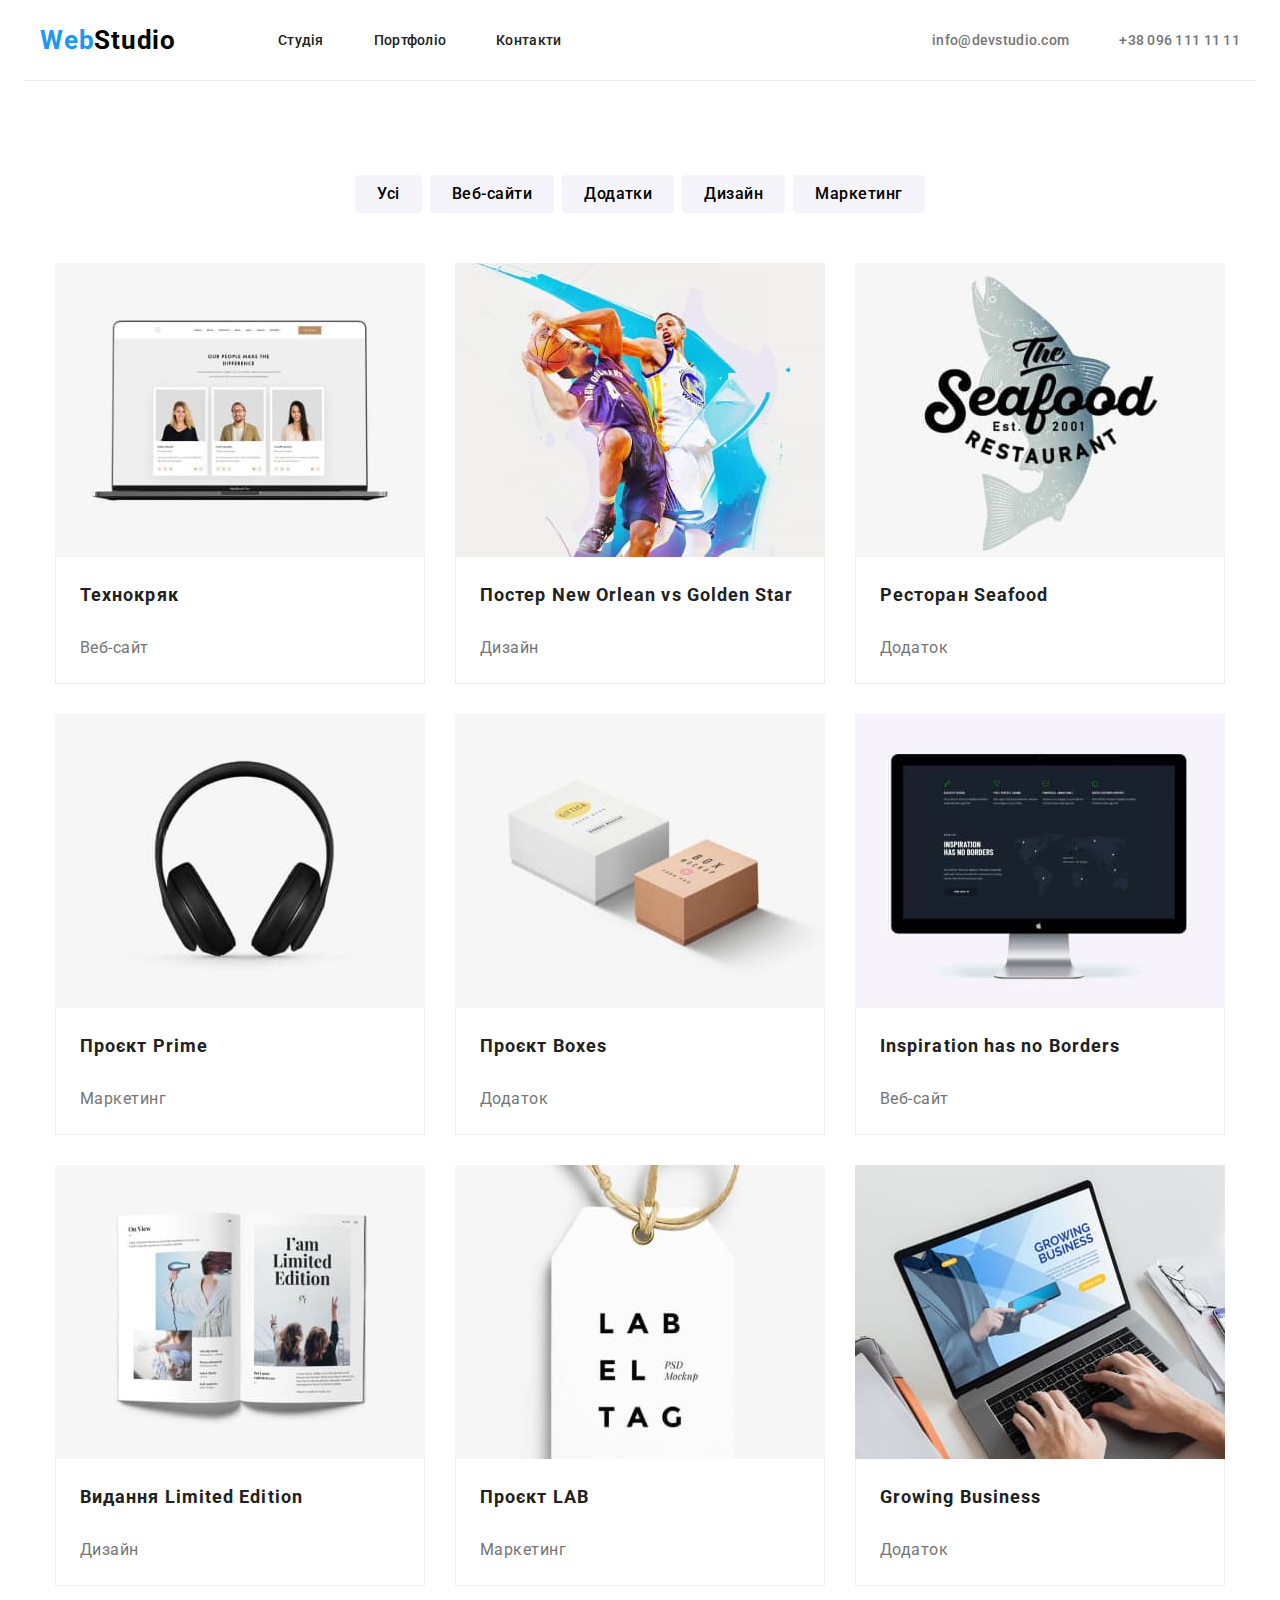
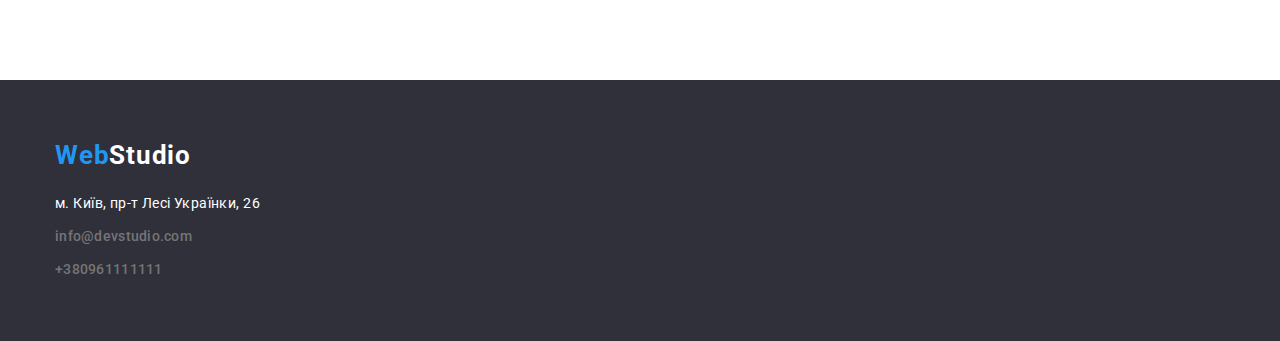
==== portfolio.html @ 43122db8 "home work 3/2" ====
<!DOCTYPE html>
<html lang="uk">
  <head>
    <meta charset="UTF-8" />
    <meta http-equiv="X-UA-Compatible" content="IE=edge" />
    <meta name="viewport" content="width=device-width, initial-scale=1.0" />
    <title>Портфоліо</title>
    <link rel="preconnect" href="https://fonts.googleapis.com" />
    <link rel="preconnect" href="https://fonts.gstatic.com" crossorigin />
    <link
      href="https://fonts.googleapis.com/css2?family=Raleway:wght@700&family=Roboto:wght@400;500;700;900&display=swap"
      rel="stylesheet"
    />
    <link
      rel="stylesheet"
      href="https://cdnjs.cloudflare.com/ajax/libs/modern-normalize/1.0.0/modern-normalize.min.css"
    />
    <link rel="stylesheet" href="./css/modern-normalize.css" />
    <link rel="stylesheet" href="./css/styles.css" />
  </head>
  <body class="page">
    <!--Шапка сайта-->
    <header class="header">
      <div class="div-header">
        <nav class="nav">
          <a href="/index.html" class="logo">
            <span class="logo-blu">Web</span>Studio</a
          >
          <ul class="ul-link">
            <li class="li-footer">
              <a href="./index.html" class="link-st-port-cont">Студія</a>
            </li>
            <li class="li-footer">
              <a href="./portfolio.html" class="link-st-port-cont">Портфоліо</a>
            </li>
            <li class="li-footer">
              <a href="./index.html" class="link-st-port-cont">Контакти</a>
            </li>
          </ul>
        </nav>
        <ul class="ul-link-tel">
          <li class="li-footer">
            <a href="info@devstudio.com" class="link-mail-tel"
              >info@devstudio.com</a
            >
          </li>
          <li class="li-footer">
            <a href="+380961111111" class="link-mail-tel">+38 096 111 11 11</a>
          </li>
        </ul>
      </div>
    </header>

    <!--основна main -->
    <!--унікальний зміст-->

    <section class="section-portfolio">
      <div class="container">
        <ul class="image">
          <li><button type="button" class="nav-button">Усі</button></li>
          <li><button type="button" class="nav-button">Веб-сайти</button></li>
          <li><button type="button" class="nav-button">Додатки</button></li>
          <li><button type="button" class="nav-button">Дизайн</button></li>
          <li><button type="button" class="nav-button">Маркетинг</button></li>
        </ul>
        <ul class="image-foto">
          <li class="li-foto">
            <img src="./images/img21.jpg" alt="Технокряк" width="370" />
            <div class="div-foto">
              <h3 class="namefoto">Технокряк</h3>
              <p class="text-portfolio">Веб-сайт</p>
            </div>
          </li>
          <li class="li-foto">
            <img
              src="./images/img22.jpg"
              alt="Постер New Orlean vs Golden  Star"
              width="370"
            />
            <div class="div-foto">
              <h3 class="namefoto">Постер New Orlean vs Golden Star</h3>
              <p class="text-portfolio">Дизайн</p>
            </div>
          </li>
          <li class="li-foto">
            <img src="./images/img23.jpg" alt="Ресторан Seafood" width="370" />
            <div class="div-foto">
              <h3 class="namefoto">Ресторан Seafood</h3>
              <p class="text-portfolio">Додаток</p>
            </div>
          </li>
          <li class="li-foto">
            <img src="./images/img24.jpg" alt="Проєкт Prime" width="370" />
            <div class="div-foto">
              <h3 class="namefoto">Проєкт Prime</h3>
              <p class="text-portfolio">Маркетинг</p>
            </div>
          </li>
          <li class="li-foto">
            <img src="./images/img25.jpg" alt="Проєкт Boxes" width="370" />
            <div class="div-foto">
              <h3 class="namefoto">Проєкт Boxes</h3>
              <p class="text-portfolio">Додаток</p>
            </div>
          </li>
          <li class="li-foto">
            <img
              src="./images/img26.jpg"
              alt="Inspiration has no Borders"
              width="370"
            />
            <div class="div-foto">
              <h3 class="namefoto">Inspiration has no Borders</h3>
              <p class="text-portfolio">Веб-сайт</p>
            </div>
          </li>
          <li class="li-foto">
            <img
              class="fotoport"
              src="./images/img27.jpg"
              alt="Видання Limited Edition"
              width="370"
            />
            <div class="div-foto">
              <h3 class="namefoto">Видання Limited Edition</h3>
              <p class="text-portfolio">Дизайн</p>
            </div>
          </li>
          <li class="li-foto">
            <img src="./images/img28.jpg" alt="Проєкт LAB" width="370" />
            <div class="div-foto">
              <h3 class="namefoto">Проєкт LAB</h3>
              <p class="text-portfolio">Маркетинг</p>
            </div>
          </li>
          <li class="li-foto">
            <img src="./images/img29.jpg" alt="Growing Business" width="370" />
            <div class="div-foto">
              <h3 class="namefoto">Growing Business</h3>
              <p class="text-portfolio">Додаток</p>
            </div>
          </li>
        </ul>
      </div>
    </section>
    <!-- нижня частина footer>-->
    <footer class="footer">
      <div class="container">
        <a href="/index.html" class="logo2">
          <span class="logo-blu">Web</span>Studio</a
        >
        <address class="adress">
          <ul class="ul-link3">
            <li>
              <a
                class="address"
                href="https://www.google.com/maps/d/u/0/viewer?mid=10uSM3H-mIU3GznYo2szRIEphczw&msa=0&ll=50.42732700000004%2C30.538092&z=17"
                >м. Київ, пр-т Лесі Українки, 26</a
              >
            </li>
            <li class="mail-footer">
              <a href="info@devstudio.com" class="link-mail-tel"
                >info@devstudio.com</a
              >
            </li>
            <li class="tel-fotter">
              <a href="+380961111111" class="link-mail-tel">+380961111111</a>
            </li>
          </ul>
        </address>
      </div>
    </footer>
  </body>
</html>
---- css/styles.css ----
.page {
  font-family: "Roboto", sans-serif;
}
* {
  --box-sizing: border-box;
}

ul,
h1,
h2,
h3,
p {
  list-style: none;
  margin-bottom: 0px;
  margin-top: 0px;
  padding: 0px;
}

img {
  display: block;
  max-width: 100%;
  height: auto;
}

.container {
  width: 1200px;
  margin: 0 auto;
  padding-left: 15px;
  padding-right: 15px;
}
.div-header {
  width: 1230px;
  margin: 0 auto;
  padding-left: 15px;
  padding-right: 15px;
  display: flex;
  justify-content: space-between;
  left: 0px;
  top: 0px;
  border-radius: 0px;
  border-bottom: 1px solid #ececec;
}

.nav {
  display: flex;
  align-items: center;
  justify-content: space-between;
}
.logo,
.logo2 {
  font-style: normal;
  font-weight: 700;
  font-size: 26px;
  line-height: 31px;
  letter-spacing: 0.03em;
  color: #000000;
  text-decoration: none;
}
.logo {
  margin-right: 93px;
  width: 145px;
  height: 31px;
}
.logo2 {
  display: block;
  margin-bottom: 20px;
  color: #ffffff;
}

.logo-blu {
  color: #2196f3;
}

.link-st-port-cont {
  font-style: normal;
  font-weight: 500;
  font-size: 14px;
  line-height: 16px;
  letter-spacing: 0.02em;
  color: #212121;
  text-decoration: none;
  display: block;
}

.link-st-port-cont:hover,
:focus {
  color: #2196f3;
}

.link-mail-tel {
  font-style: normal;
  font-weight: 500;
  font-size: 14px;
  line-height: 16px;
  letter-spacing: 0.02em;
  color: #757575;
  text-decoration: none;
}
.ul-link-tel,
.ul-link {
  display: flex;
  justify-content: flex-end;
  align-items: center;
  margin-left: auto;
  gap: 50px;
  text-decoration: none;
}
.ul-link {
  text-decoration: none;
  padding-left: 0px;
  display: flex;
  padding-top: 32px;
  padding-bottom: 32px;
}

.link-mail-tel:hover,
.link-mail-tel:focus {
  color: #2196f3;
}

/* .main-page {} */

.section {
  background: #2f303a;
  border-radius: 0px;
  padding-bottom: 200px;
  padding-top: 200px;
}

.section-title {
  padding-bottom: 94px;
  padding-top: 94px;
  background-color: #ffffff;
}

.section-foto {
  padding-bottom: 94px;
  background-color: #ffffff;
}

.section-comand {
  padding-top: 94px;
  padding-bottom: 94px;
  background-color: #f5f4fa;
}

.tekst-main {
  font-size: 44px;
  font-weight: 900;
  line-height: 60px;
  width: 696px;
  margin-top: 0px;
  margin-bottom: 30px;
  text-align: center;
  margin-left: auto;
  margin-right: auto;
  text-transform: uppercase;
  letter-spacing: 0.06em;
  color: #ffffff;
}

.button-blu {
  font-family: inherit;
  font-style: normal;
  font-weight: 700;
  font-size: 16px;
  color: #ffffff;
  margin-left: auto;
  margin-right: auto;
  display: block;
  border-color: #2196f3;
  background-color: #2196f3;
  box-shadow: 0px 4px 4px rgba(0, 0, 0, 0.15);
  border-radius: 4px;
  padding: 8px 30px;
  line-height: 1.88;
  letter-spacing: 0.06em;
}

.ul-link-detail {
  display: inline-flex;
  gap: 30px;
  padding: 0px;
}
.li-detail {
  text-align: left;
}
.ul-link-foto {
  display: flex;
  gap: 30px;
  justify-content: space-between;
}
.content-text {
  font-style: normal;
  font-weight: 700;
  font-size: 14px;
  line-height: 16px;
  letter-spacing: 0.03em;
  text-transform: uppercase;
  color: #212121;
  margin-bottom: 10px;
}

.text-main {
  font-style: normal;
  font-weight: 400;
  font-size: 14px;
  line-height: 24px;
  letter-spacing: 0.03em;
  color: #757575;
}

.head-text {
  font-style: normal;
  font-weight: 700;
  font-size: 36px;
  line-height: 42px;
  letter-spacing: 0.03em;
  color: #212121;
  margin-top: 0px;
  margin-bottom: 50px;
  margin-left: 0px;
  margin-top: 0px;
  text-align: center;
}

.ul-link4 {
  display: flex;
  justify-content: space-between;
  gap: 30px;
}

.li-comands {
  background-color: #ffffff;
  box-shadow: 0px 1px 3px rgba(0, 0, 0, 0.12), 0px 1px 1px rgba(0, 0, 0, 0.14),
    0px 2px 1px rgba(0, 0, 0, 0.2);
  border-radius: 0px 0px 4px 4px;
}
.name {
  font-style: normal;
  font-weight: 500;
  font-size: 16px;
  line-height: 19px;
  letter-spacing: 0.03em;
  color: #212121;
  margin-bottom: 10px;
  padding-top: 30px;
  margin-bottom: 10px;
  display: flex;
  justify-content: center;
}

.text-name {
  font-weight: 400;
  font-size: 16px;
  line-height: 19px;
  letter-spacing: 0.03em;
  color: #757575;
  display: flex;
  justify-content: center;
  padding-bottom: 30px;
}
.div-foto {
  padding: 20px 24px;
  border: 1px solid #eeeeee;
  border-top: none;
}

.footer {
  background: #2f303a;
  padding-top: 60px;
  padding-bottom: 60px;
}

.mail-footer {
  margin-bottom: 0px;
}
.tel-footer {
  margin-bottom: 75px;
}
.adress {
  margin-bottom: 0px;
  padding: 0px;
}
.ul-link3 {
  display: flex;
  flex-direction: column;
  gap: 9px;
  font-style: normal;
  font-weight: 400;
  font-size: 14px;
  line-height: 24px;
  /* or 171% */

  letter-spacing: 0.03em;

  color: rgba(255, 255, 255, 0.6);
}
.address {
  font-style: normal;
  font-weight: 400;
  font-size: 14px;
  line-height: 24px;
  letter-spacing: 0.03em;
  color: #ffffff;
  text-decoration: none;
}
.address:hover {
  color: #2196f3;
}
/* .ul-link3 {} */

/* /портфоліо */

.nav-button {
  font-family: inherit;
  font-style: normal;
  font-weight: 500;
  font-size: 16px;
  line-height: 26px;
  background: #f5f4fa;
  border-radius: 4px;
  text-align: center;
  letter-spacing: 0.03em;
  cursor: pointer;
  border-color: #f5f4fa;
  padding: 6px 22px;
  border: none;
}

.nav-button:hover,
.nav-button:focus {
  background: #2196f3;
  box-shadow: 0px 3px 1px rgba(0, 0, 0, 0.1), 0px 1px 2px rgba(0, 0, 0, 0.08),
    0px 2px 2px rgba(0, 0, 0, 0.12);
  color: #ffffff;
}

.namefoto {
  font-style: normal;
  font-weight: 700;
  font-size: 18px;
  line-height: 36px;
  letter-spacing: 0.06em;
  color: #212121;
  display: flex;
  margin-bottom: 20px;
}

.text {
  font-style: normal;
  font-weight: 400;
  font-size: 16px;
  line-height: 30px;
  letter-spacing: 0.03em;
  display: flex;
  color: #757575;
  margin: 0px;
}
.text-portfolio {
  font-style: normal;
  font-weight: 400;
  font-size: 16px;
  line-height: 30px;
  letter-spacing: 0.03em;
  display: flex;
  color: #757575;
}

.image {
  display: flex;
  justify-content: center;
  gap: 8px;
  margin-bottom: 50px;
}
/* .li-foto {

} */

.image-foto {
  list-style: none;
  display: flex;
  flex-wrap: wrap;
  gap: 30px;
  padding-left: 0px;
  background-color: #ffffff;
}
.nav-button:focus,
.nav-button:hover {
  background: #2196f3;
  /* shadow-middle */
  box-shadow: 0px 3px 1px rgba(0, 0, 0, 0.1), 0px 1px 2px rgba(0, 0, 0, 0.08),
    0px 2px 2px rgba(0, 0, 0, 0.12);
  border-radius: 4px;
}

.section-portfolio {
  padding-bottom: 94px;
  padding-top: 94px;
}
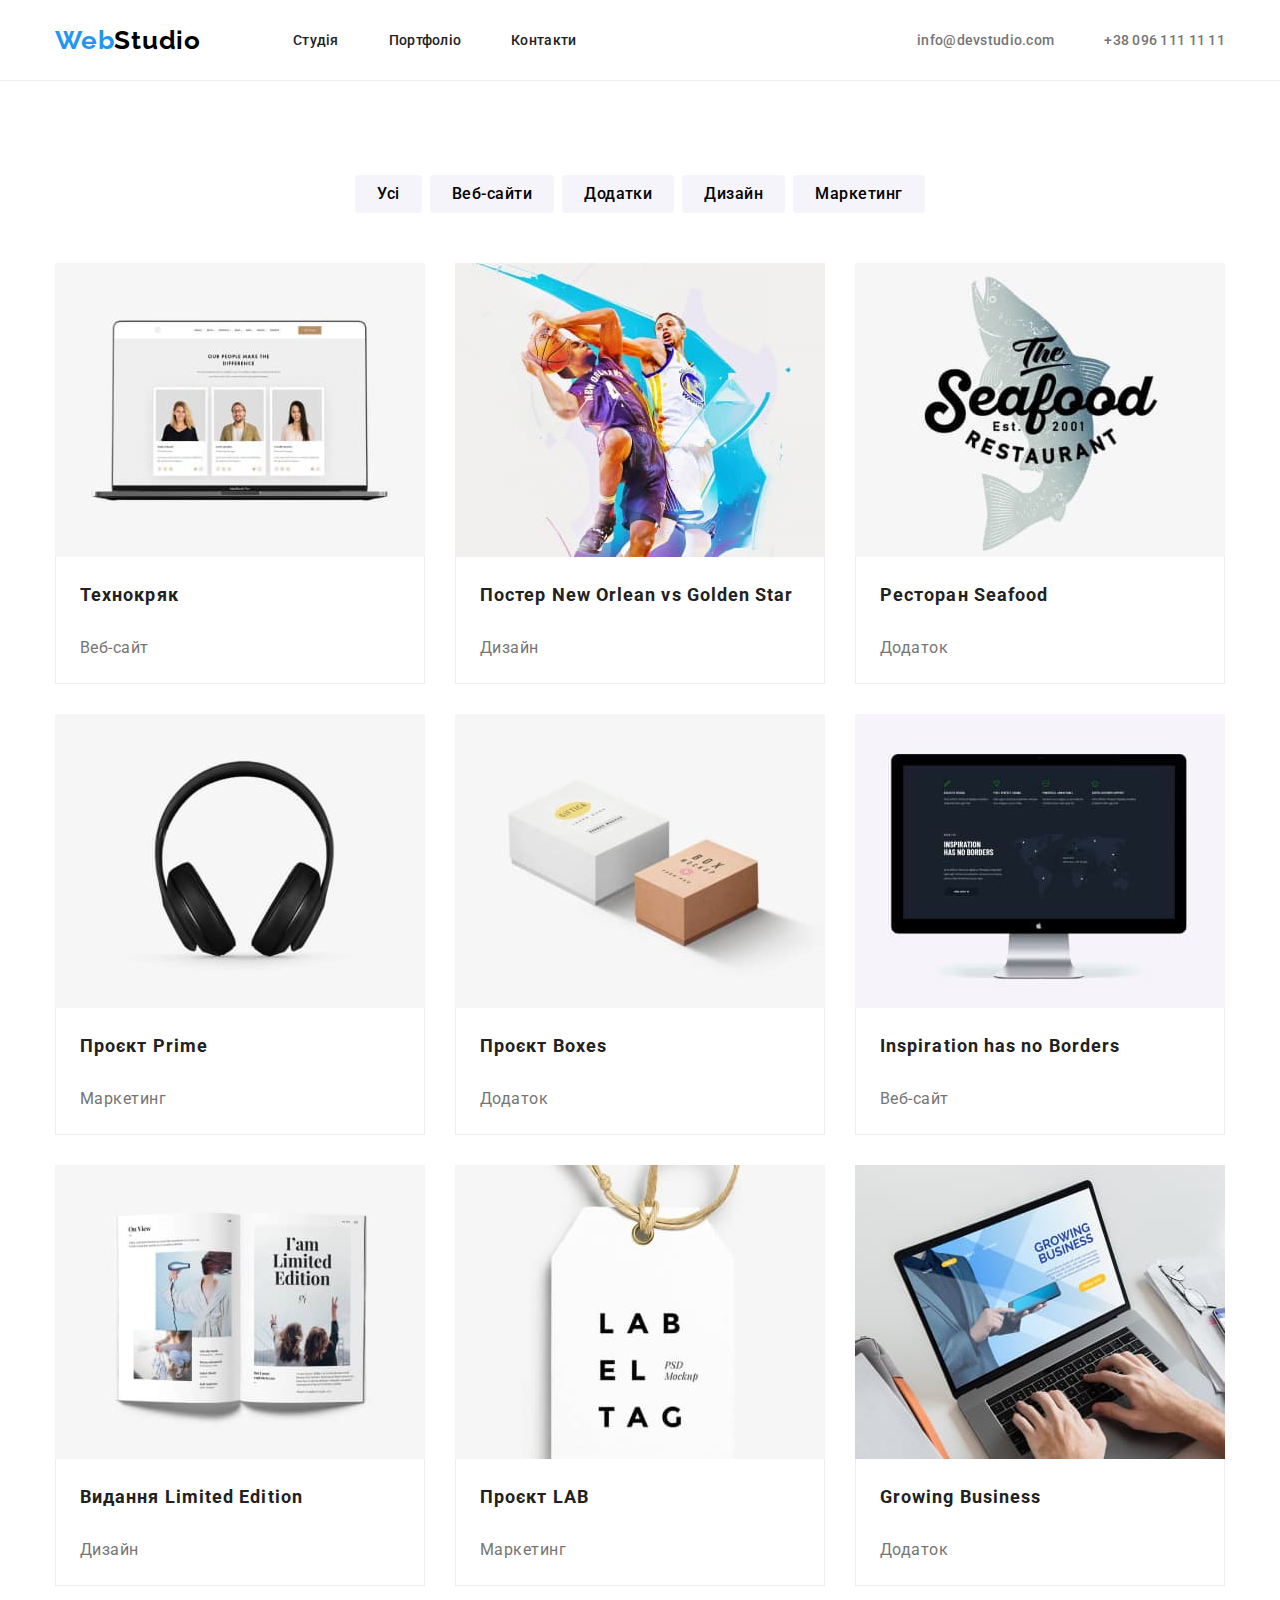
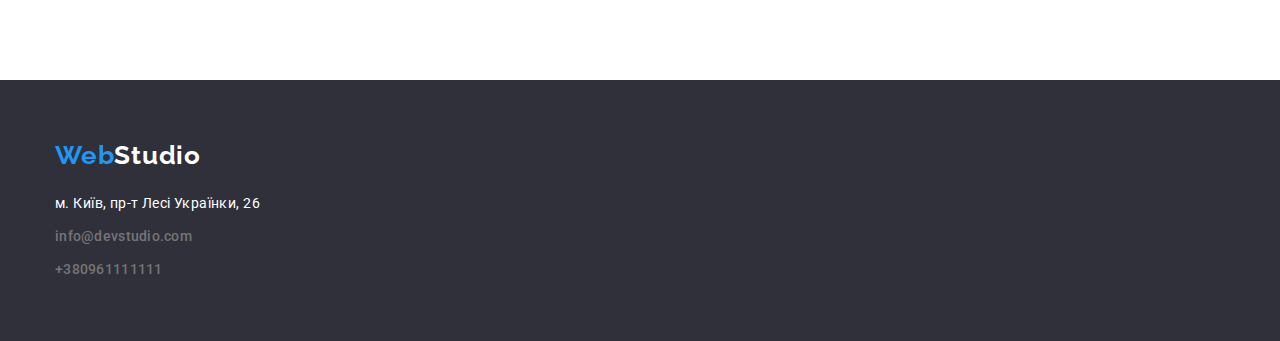
==== commit 5ea087f1: "16/10" ====
--- a/portfolio.html
+++ b/portfolio.html
@@ -1,174 +1,174 @@
-<!DOCTYPE html>
-<html lang="uk">
-  <head>
-    <meta charset="UTF-8" />
-    <meta http-equiv="X-UA-Compatible" content="IE=edge" />
-    <meta name="viewport" content="width=device-width, initial-scale=1.0" />
-    <title>Портфоліо</title>
-    <link rel="preconnect" href="https://fonts.googleapis.com" />
-    <link rel="preconnect" href="https://fonts.gstatic.com" crossorigin />
-    <link
-      href="https://fonts.googleapis.com/css2?family=Raleway:wght@700&family=Roboto:wght@400;500;700;900&display=swap"
-      rel="stylesheet"
-    />
-    <link
-      rel="stylesheet"
-      href="https://cdnjs.cloudflare.com/ajax/libs/modern-normalize/1.0.0/modern-normalize.min.css"
-    />
-    <link rel="stylesheet" href="./css/modern-normalize.css" />
-    <link rel="stylesheet" href="./css/styles.css" />
-  </head>
-  <body class="page">
-    <!--Шапка сайта-->
-    <header class="header">
-      <div class="div-header">
-        <nav class="nav">
-          <a href="/index.html" class="logo">
-            <span class="logo-blu">Web</span>Studio</a
-          >
-          <ul class="ul-link">
-            <li class="li-footer">
-              <a href="./index.html" class="link-st-port-cont">Студія</a>
-            </li>
-            <li class="li-footer">
-              <a href="./portfolio.html" class="link-st-port-cont">Портфоліо</a>
-            </li>
-            <li class="li-footer">
-              <a href="./index.html" class="link-st-port-cont">Контакти</a>
-            </li>
-          </ul>
-        </nav>
-        <ul class="ul-link-tel">
-          <li class="li-footer">
-            <a href="info@devstudio.com" class="link-mail-tel"
-              >info@devstudio.com</a
-            >
-          </li>
-          <li class="li-footer">
-            <a href="+380961111111" class="link-mail-tel">+38 096 111 11 11</a>
-          </li>
-        </ul>
-      </div>
-    </header>
-
-    <!--основна main -->
-    <!--унікальний зміст-->
-
-    <section class="section-portfolio">
-      <div class="container">
-        <ul class="image">
-          <li><button type="button" class="nav-button">Усі</button></li>
-          <li><button type="button" class="nav-button">Веб-сайти</button></li>
-          <li><button type="button" class="nav-button">Додатки</button></li>
-          <li><button type="button" class="nav-button">Дизайн</button></li>
-          <li><button type="button" class="nav-button">Маркетинг</button></li>
-        </ul>
-        <ul class="image-foto">
-          <li class="li-foto">
-            <img src="./images/img21.jpg" alt="Технокряк" width="370" />
-            <div class="div-foto">
-              <h3 class="namefoto">Технокряк</h3>
-              <p class="text-portfolio">Веб-сайт</p>
-            </div>
-          </li>
-          <li class="li-foto">
-            <img
-              src="./images/img22.jpg"
-              alt="Постер New Orlean vs Golden  Star"
-              width="370"
-            />
-            <div class="div-foto">
-              <h3 class="namefoto">Постер New Orlean vs Golden Star</h3>
-              <p class="text-portfolio">Дизайн</p>
-            </div>
-          </li>
-          <li class="li-foto">
-            <img src="./images/img23.jpg" alt="Ресторан Seafood" width="370" />
-            <div class="div-foto">
-              <h3 class="namefoto">Ресторан Seafood</h3>
-              <p class="text-portfolio">Додаток</p>
-            </div>
-          </li>
-          <li class="li-foto">
-            <img src="./images/img24.jpg" alt="Проєкт Prime" width="370" />
-            <div class="div-foto">
-              <h3 class="namefoto">Проєкт Prime</h3>
-              <p class="text-portfolio">Маркетинг</p>
-            </div>
-          </li>
-          <li class="li-foto">
-            <img src="./images/img25.jpg" alt="Проєкт Boxes" width="370" />
-            <div class="div-foto">
-              <h3 class="namefoto">Проєкт Boxes</h3>
-              <p class="text-portfolio">Додаток</p>
-            </div>
-          </li>
-          <li class="li-foto">
-            <img
-              src="./images/img26.jpg"
-              alt="Inspiration has no Borders"
-              width="370"
-            />
-            <div class="div-foto">
-              <h3 class="namefoto">Inspiration has no Borders</h3>
-              <p class="text-portfolio">Веб-сайт</p>
-            </div>
-          </li>
-          <li class="li-foto">
-            <img
-              class="fotoport"
-              src="./images/img27.jpg"
-              alt="Видання Limited Edition"
-              width="370"
-            />
-            <div class="div-foto">
-              <h3 class="namefoto">Видання Limited Edition</h3>
-              <p class="text-portfolio">Дизайн</p>
-            </div>
-          </li>
-          <li class="li-foto">
-            <img src="./images/img28.jpg" alt="Проєкт LAB" width="370" />
-            <div class="div-foto">
-              <h3 class="namefoto">Проєкт LAB</h3>
-              <p class="text-portfolio">Маркетинг</p>
-            </div>
-          </li>
-          <li class="li-foto">
-            <img src="./images/img29.jpg" alt="Growing Business" width="370" />
-            <div class="div-foto">
-              <h3 class="namefoto">Growing Business</h3>
-              <p class="text-portfolio">Додаток</p>
-            </div>
-          </li>
-        </ul>
-      </div>
-    </section>
-    <!-- нижня частина footer>-->
-    <footer class="footer">
-      <div class="container">
-        <a href="/index.html" class="logo2">
-          <span class="logo-blu">Web</span>Studio</a
-        >
-        <address class="adress">
-          <ul class="ul-link3">
-            <li>
-              <a
-                class="address"
-                href="https://www.google.com/maps/d/u/0/viewer?mid=10uSM3H-mIU3GznYo2szRIEphczw&msa=0&ll=50.42732700000004%2C30.538092&z=17"
-                >м. Київ, пр-т Лесі Українки, 26</a
-              >
-            </li>
-            <li class="mail-footer">
-              <a href="info@devstudio.com" class="link-mail-tel"
-                >info@devstudio.com</a
-              >
-            </li>
-            <li class="tel-fotter">
-              <a href="+380961111111" class="link-mail-tel">+380961111111</a>
-            </li>
-          </ul>
-        </address>
-      </div>
-    </footer>
-  </body>
-</html>
+<!DOCTYPE html>
+<html lang="uk">
+  <head>
+    <meta charset="UTF-8" />
+    <meta http-equiv="X-UA-Compatible" content="IE=edge" />
+    <meta name="viewport" content="width=device-width, initial-scale=1.0" />
+    <title>Портфоліо</title>
+    <link rel="preconnect" href="https://fonts.googleapis.com" />
+    <link rel="preconnect" href="https://fonts.gstatic.com" crossorigin />
+    <link
+      href="https://fonts.googleapis.com/css2?family=Raleway:wght@700&family=Roboto:wght@400;500;700;900&display=swap"
+      rel="stylesheet"
+    />
+    <link
+      rel="stylesheet"
+      href="https://cdnjs.cloudflare.com/ajax/libs/modern-normalize/1.0.0/modern-normalize.min.css"
+    />
+    <link rel="stylesheet" href="./css/modern-normalize.css" />
+    <link rel="stylesheet" href="./css/styles.css" />
+  </head>
+  <body class="page">
+    <!--Шапка сайта-->
+    <header class="header">
+      <div class="container div-header">
+        <nav class="nav">
+          <a href="/index.html" class="logo">
+            <span class="logo-blu">Web</span>Studio</a
+          >
+          <ul class="ul-link">
+            <li class="li-footer">
+              <a href="./index.html" class="link-st-port-cont">Студія</a>
+            </li>
+            <li class="li-footer">
+              <a href="./portfolio.html" class="link-st-port-cont">Портфоліо</a>
+            </li>
+            <li class="li-footer">
+              <a href="./index.html" class="link-st-port-cont">Контакти</a>
+            </li>
+          </ul>
+        </nav>
+        <ul class="ul-link-tel">
+          <li class="li-footer">
+            <a href="info@devstudio.com" class="link-mail-tel"
+              >info@devstudio.com</a
+            >
+          </li>
+          <li class="li-footer">
+            <a href="+380961111111" class="link-mail-tel">+38 096 111 11 11</a>
+          </li>
+        </ul>
+      </div>
+    </header>
+
+    <!--основна main -->
+    <!--унікальний зміст-->
+
+    <section class="section-portfolio">
+      <div class="container">
+        <ul class="image">
+          <li><button type="button" class="nav-button">Усі</button></li>
+          <li><button type="button" class="nav-button">Веб-сайти</button></li>
+          <li><button type="button" class="nav-button">Додатки</button></li>
+          <li><button type="button" class="nav-button">Дизайн</button></li>
+          <li><button type="button" class="nav-button">Маркетинг</button></li>
+        </ul>
+        <ul class="image-foto">
+          <li class="li-foto">
+            <img src="./images/img21.jpg" alt="Технокряк" width="370" />
+            <div class="div-foto">
+              <h3 class="namefoto">Технокряк</h3>
+              <p class="text-portfolio">Веб-сайт</p>
+            </div>
+          </li>
+          <li class="li-foto">
+            <img
+              src="./images/img22.jpg"
+              alt="Постер New Orlean vs Golden  Star"
+              width="370"
+            />
+            <div class="div-foto">
+              <h3 class="namefoto">Постер New Orlean vs Golden Star</h3>
+              <p class="text-portfolio">Дизайн</p>
+            </div>
+          </li>
+          <li class="li-foto">
+            <img src="./images/img23.jpg" alt="Ресторан Seafood" width="370" />
+            <div class="div-foto">
+              <h3 class="namefoto">Ресторан Seafood</h3>
+              <p class="text-portfolio">Додаток</p>
+            </div>
+          </li>
+          <li class="li-foto">
+            <img src="./images/img24.jpg" alt="Проєкт Prime" width="370" />
+            <div class="div-foto">
+              <h3 class="namefoto">Проєкт Prime</h3>
+              <p class="text-portfolio">Маркетинг</p>
+            </div>
+          </li>
+          <li class="li-foto">
+            <img src="./images/img25.jpg" alt="Проєкт Boxes" width="370" />
+            <div class="div-foto">
+              <h3 class="namefoto">Проєкт Boxes</h3>
+              <p class="text-portfolio">Додаток</p>
+            </div>
+          </li>
+          <li class="li-foto">
+            <img
+              src="./images/img26.jpg"
+              alt="Inspiration has no Borders"
+              width="370"
+            />
+            <div class="div-foto">
+              <h3 class="namefoto">Inspiration has no Borders</h3>
+              <p class="text-portfolio">Веб-сайт</p>
+            </div>
+          </li>
+          <li class="li-foto">
+            <img
+              class="fotoport"
+              src="./images/img27.jpg"
+              alt="Видання Limited Edition"
+              width="370"
+            />
+            <div class="div-foto">
+              <h3 class="namefoto">Видання Limited Edition</h3>
+              <p class="text-portfolio">Дизайн</p>
+            </div>
+          </li>
+          <li class="li-foto">
+            <img src="./images/img28.jpg" alt="Проєкт LAB" width="370" />
+            <div class="div-foto">
+              <h3 class="namefoto">Проєкт LAB</h3>
+              <p class="text-portfolio">Маркетинг</p>
+            </div>
+          </li>
+          <li class="li-foto">
+            <img src="./images/img29.jpg" alt="Growing Business" width="370" />
+            <div class="div-foto">
+              <h3 class="namefoto">Growing Business</h3>
+              <p class="text-portfolio">Додаток</p>
+            </div>
+          </li>
+        </ul>
+      </div>
+    </section>
+    <!-- нижня частина footer>-->
+    <footer class="footer">
+      <div class="container">
+        <a href="/index.html" class="logo2">
+          <span class="logo-blu">Web</span>Studio</a
+        >
+        <address class="adress">
+          <ul class="ul-link3">
+            <li>
+              <a
+                class="address"
+                href="https://www.google.com/maps/d/u/0/viewer?mid=10uSM3H-mIU3GznYo2szRIEphczw&msa=0&ll=50.42732700000004%2C30.538092&z=17"
+                >м. Київ, пр-т Лесі Українки, 26</a
+              >
+            </li>
+            <li class="mail-footer">
+              <a href="info@devstudio.com" class="link-mail-tel"
+                >info@devstudio.com</a
+              >
+            </li>
+            <li class="tel-fotter">
+              <a href="+380961111111" class="link-mail-tel">+380961111111</a>
+            </li>
+          </ul>
+        </address>
+      </div>
+    </footer>
+  </body>
+</html>
--- a/css/styles.css
+++ b/css/styles.css
@@ -1,400 +1,399 @@
-.page {
-  font-family: "Roboto", sans-serif;
-}
-* {
-  --box-sizing: border-box;
-}
-
-ul,
-h1,
-h2,
-h3,
-p {
-  list-style: none;
-  margin-bottom: 0px;
-  margin-top: 0px;
-  padding: 0px;
-}
-
-img {
-  display: block;
-  max-width: 100%;
-  height: auto;
-}
-
-.container {
-  width: 1200px;
-  margin: 0 auto;
-  padding-left: 15px;
-  padding-right: 15px;
-}
-.div-header {
-  width: 1230px;
-  margin: 0 auto;
-  padding-left: 15px;
-  padding-right: 15px;
-  display: flex;
-  justify-content: space-between;
-  left: 0px;
-  top: 0px;
-  border-radius: 0px;
-  border-bottom: 1px solid #ececec;
-}
-
-.nav {
-  display: flex;
-  align-items: center;
-  justify-content: space-between;
-}
-.logo,
-.logo2 {
-  font-style: normal;
-  font-weight: 700;
-  font-size: 26px;
-  line-height: 31px;
-  letter-spacing: 0.03em;
-  color: #000000;
-  text-decoration: none;
-}
-.logo {
-  margin-right: 93px;
-  width: 145px;
-  height: 31px;
-}
-.logo2 {
-  display: block;
-  margin-bottom: 20px;
-  color: #ffffff;
-}
-
-.logo-blu {
-  color: #2196f3;
-}
-
-.link-st-port-cont {
-  font-style: normal;
-  font-weight: 500;
-  font-size: 14px;
-  line-height: 16px;
-  letter-spacing: 0.02em;
-  color: #212121;
-  text-decoration: none;
-  display: block;
-}
-
-.link-st-port-cont:hover,
-:focus {
-  color: #2196f3;
-}
-
-.link-mail-tel {
-  font-style: normal;
-  font-weight: 500;
-  font-size: 14px;
-  line-height: 16px;
-  letter-spacing: 0.02em;
-  color: #757575;
-  text-decoration: none;
-}
-.ul-link-tel,
-.ul-link {
-  display: flex;
-  justify-content: flex-end;
-  align-items: center;
-  margin-left: auto;
-  gap: 50px;
-  text-decoration: none;
-}
-.ul-link {
-  text-decoration: none;
-  padding-left: 0px;
-  display: flex;
-  padding-top: 32px;
-  padding-bottom: 32px;
-}
-
-.link-mail-tel:hover,
-.link-mail-tel:focus {
-  color: #2196f3;
-}
-
-/* .main-page {} */
-
-.section {
-  background: #2f303a;
-  border-radius: 0px;
-  padding-bottom: 200px;
-  padding-top: 200px;
-}
-
-.section-title {
-  padding-bottom: 94px;
-  padding-top: 94px;
-  background-color: #ffffff;
-}
-
-.section-foto {
-  padding-bottom: 94px;
-  background-color: #ffffff;
-}
-
-.section-comand {
-  padding-top: 94px;
-  padding-bottom: 94px;
-  background-color: #f5f4fa;
-}
-
-.tekst-main {
-  font-size: 44px;
-  font-weight: 900;
-  line-height: 60px;
-  width: 696px;
-  margin-top: 0px;
-  margin-bottom: 30px;
-  text-align: center;
-  margin-left: auto;
-  margin-right: auto;
-  text-transform: uppercase;
-  letter-spacing: 0.06em;
-  color: #ffffff;
-}
-
-.button-blu {
-  font-family: inherit;
-  font-style: normal;
-  font-weight: 700;
-  font-size: 16px;
-  color: #ffffff;
-  margin-left: auto;
-  margin-right: auto;
-  display: block;
-  border-color: #2196f3;
-  background-color: #2196f3;
-  box-shadow: 0px 4px 4px rgba(0, 0, 0, 0.15);
-  border-radius: 4px;
-  padding: 8px 30px;
-  line-height: 1.88;
-  letter-spacing: 0.06em;
-}
-
-.ul-link-detail {
-  display: inline-flex;
-  gap: 30px;
-  padding: 0px;
-}
-.li-detail {
-  text-align: left;
-}
-.ul-link-foto {
-  display: flex;
-  gap: 30px;
-  justify-content: space-between;
-}
-.content-text {
-  font-style: normal;
-  font-weight: 700;
-  font-size: 14px;
-  line-height: 16px;
-  letter-spacing: 0.03em;
-  text-transform: uppercase;
-  color: #212121;
-  margin-bottom: 10px;
-}
-
-.text-main {
-  font-style: normal;
-  font-weight: 400;
-  font-size: 14px;
-  line-height: 24px;
-  letter-spacing: 0.03em;
-  color: #757575;
-}
-
-.head-text {
-  font-style: normal;
-  font-weight: 700;
-  font-size: 36px;
-  line-height: 42px;
-  letter-spacing: 0.03em;
-  color: #212121;
-  margin-top: 0px;
-  margin-bottom: 50px;
-  margin-left: 0px;
-  margin-top: 0px;
-  text-align: center;
-}
-
-.ul-link4 {
-  display: flex;
-  justify-content: space-between;
-  gap: 30px;
-}
-
-.li-comands {
-  background-color: #ffffff;
-  box-shadow: 0px 1px 3px rgba(0, 0, 0, 0.12), 0px 1px 1px rgba(0, 0, 0, 0.14),
-    0px 2px 1px rgba(0, 0, 0, 0.2);
-  border-radius: 0px 0px 4px 4px;
-}
-.name {
-  font-style: normal;
-  font-weight: 500;
-  font-size: 16px;
-  line-height: 19px;
-  letter-spacing: 0.03em;
-  color: #212121;
-  margin-bottom: 10px;
-  padding-top: 30px;
-  margin-bottom: 10px;
-  display: flex;
-  justify-content: center;
-}
-
-.text-name {
-  font-weight: 400;
-  font-size: 16px;
-  line-height: 19px;
-  letter-spacing: 0.03em;
-  color: #757575;
-  display: flex;
-  justify-content: center;
-  padding-bottom: 30px;
-}
-.div-foto {
-  padding: 20px 24px;
-  border: 1px solid #eeeeee;
-  border-top: none;
-}
-
-.footer {
-  background: #2f303a;
-  padding-top: 60px;
-  padding-bottom: 60px;
-}
-
-.mail-footer {
-  margin-bottom: 0px;
-}
-.tel-footer {
-  margin-bottom: 75px;
-}
-.adress {
-  margin-bottom: 0px;
-  padding: 0px;
-}
-.ul-link3 {
-  display: flex;
-  flex-direction: column;
-  gap: 9px;
-  font-style: normal;
-  font-weight: 400;
-  font-size: 14px;
-  line-height: 24px;
-  /* or 171% */
-
-  letter-spacing: 0.03em;
-
-  color: rgba(255, 255, 255, 0.6);
-}
-.address {
-  font-style: normal;
-  font-weight: 400;
-  font-size: 14px;
-  line-height: 24px;
-  letter-spacing: 0.03em;
-  color: #ffffff;
-  text-decoration: none;
-}
-.address:hover {
-  color: #2196f3;
-}
-/* .ul-link3 {} */
-
-/* /портфоліо */
-
-.nav-button {
-  font-family: inherit;
-  font-style: normal;
-  font-weight: 500;
-  font-size: 16px;
-  line-height: 26px;
-  background: #f5f4fa;
-  border-radius: 4px;
-  text-align: center;
-  letter-spacing: 0.03em;
-  cursor: pointer;
-  border-color: #f5f4fa;
-  padding: 6px 22px;
-  border: none;
-}
-
-.nav-button:hover,
-.nav-button:focus {
-  background: #2196f3;
-  box-shadow: 0px 3px 1px rgba(0, 0, 0, 0.1), 0px 1px 2px rgba(0, 0, 0, 0.08),
-    0px 2px 2px rgba(0, 0, 0, 0.12);
-  color: #ffffff;
-}
-
-.namefoto {
-  font-style: normal;
-  font-weight: 700;
-  font-size: 18px;
-  line-height: 36px;
-  letter-spacing: 0.06em;
-  color: #212121;
-  display: flex;
-  margin-bottom: 20px;
-}
-
-.text {
-  font-style: normal;
-  font-weight: 400;
-  font-size: 16px;
-  line-height: 30px;
-  letter-spacing: 0.03em;
-  display: flex;
-  color: #757575;
-  margin: 0px;
-}
-.text-portfolio {
-  font-style: normal;
-  font-weight: 400;
-  font-size: 16px;
-  line-height: 30px;
-  letter-spacing: 0.03em;
-  display: flex;
-  color: #757575;
-}
-
-.image {
-  display: flex;
-  justify-content: center;
-  gap: 8px;
-  margin-bottom: 50px;
-}
-/* .li-foto {
-
-} */
-
-.image-foto {
-  list-style: none;
-  display: flex;
-  flex-wrap: wrap;
-  gap: 30px;
-  padding-left: 0px;
-  background-color: #ffffff;
-}
-.nav-button:focus,
-.nav-button:hover {
-  background: #2196f3;
-  /* shadow-middle */
-  box-shadow: 0px 3px 1px rgba(0, 0, 0, 0.1), 0px 1px 2px rgba(0, 0, 0, 0.08),
-    0px 2px 2px rgba(0, 0, 0, 0.12);
-  border-radius: 4px;
-}
-
-.section-portfolio {
-  padding-bottom: 94px;
-  padding-top: 94px;
-}
+.page {
+  font-family: "Roboto", sans-serif;
+}
+* {
+  --box-sizing: border-box;
+}
+
+ul,
+h1,
+h2,
+h3,
+p {
+  list-style: none;
+  margin-bottom: 0px;
+  margin-top: 0px;
+  padding: 0px;
+}
+
+img {
+  display: block;
+  max-width: 100%;
+  height: auto;
+}
+
+.header {
+  border-bottom: 1px solid #ececec;
+}
+
+.container {
+  width: 1200px;
+  margin: 0 auto;
+  padding-left: 15px;
+  padding-right: 15px;
+}
+.div-header {
+  display: flex;
+  justify-content: space-between;
+}
+
+.nav {
+  display: flex;
+  align-items: center;
+  justify-content: space-between;
+}
+.logo,
+.logo2 {
+  font-family: "Raleway";
+  font-style: normal;
+  font-weight: 700;
+  font-size: 26px;
+  line-height: 31px;
+  letter-spacing: 0.03em;
+  color: #000000;
+  text-decoration: none;
+}
+.logo {
+  margin-right: 93px;
+  width: 145px;
+  height: 31px;
+}
+.logo2 {
+  display: block;
+  margin-bottom: 20px;
+  color: #ffffff;
+}
+
+.logo-blu {
+  color: #2196f3;
+}
+
+.link-st-port-cont {
+  font-style: normal;
+  font-weight: 500;
+  font-size: 14px;
+  line-height: 16px;
+  letter-spacing: 0.02em;
+  color: #212121;
+  text-decoration: none;
+  display: block;
+  padding-top: 32px;
+  padding-bottom: 32px;
+}
+
+.link-st-port-cont:hover,
+:focus {
+  color: #2196f3;
+}
+
+.link-mail-tel {
+  font-style: normal;
+  font-weight: 500;
+  font-size: 14px;
+  line-height: 16px;
+  letter-spacing: 0.02em;
+  color: #757575;
+  text-decoration: none;
+  padding-top: 32px;
+  padding-bottom: 32px;
+}
+.ul-link-tel,
+.ul-link {
+  display: flex;
+  justify-content: flex-end;
+  align-items: center;
+  margin-left: auto;
+  gap: 50px;
+  text-decoration: none;
+}
+.ul-link {
+  text-decoration: none;
+  padding-left: 0px;
+  display: flex;
+}
+
+.link-mail-tel:hover,
+.link-mail-tel:focus {
+  color: #2196f3;
+}
+
+/* .main-page {} */
+
+.section {
+  background: #2f303a;
+  border-radius: 0px;
+  padding-bottom: 200px;
+  padding-top: 200px;
+}
+
+.section-title {
+  padding-bottom: 94px;
+  padding-top: 94px;
+  background-color: #ffffff;
+}
+
+.section-foto {
+  padding-bottom: 94px;
+  background-color: #ffffff;
+}
+
+.section-comand {
+  padding-top: 94px;
+  padding-bottom: 94px;
+  background-color: #f5f4fa;
+}
+
+.tekst-main {
+  font-size: 44px;
+  font-weight: 900;
+  line-height: 60px;
+  width: 696px;
+  margin-top: 0px;
+  margin-bottom: 30px;
+  text-align: center;
+  margin-left: auto;
+  margin-right: auto;
+  text-transform: uppercase;
+  letter-spacing: 0.06em;
+  color: #ffffff;
+}
+
+.button-blu {
+  font-family: inherit;
+  font-style: normal;
+  font-weight: 700;
+  font-size: 16px;
+  color: #ffffff;
+  margin-left: auto;
+  margin-right: auto;
+  display: block;
+  border-color: #2196f3;
+  background-color: #2196f3;
+  box-shadow: 0px 4px 4px rgba(0, 0, 0, 0.15);
+  border-radius: 4px;
+  padding: 8px 30px;
+  line-height: 1.88;
+  letter-spacing: 0.06em;
+}
+
+.ul-link-detail {
+  display: inline-flex;
+  gap: 30px;
+  padding: 0px;
+}
+.li-detail {
+  text-align: left;
+}
+.ul-link-foto {
+  display: flex;
+  gap: 30px;
+  justify-content: space-between;
+}
+.content-text {
+  font-style: normal;
+  font-weight: 700;
+  font-size: 14px;
+  line-height: 16px;
+  letter-spacing: 0.03em;
+  text-transform: uppercase;
+  color: #212121;
+  margin-bottom: 10px;
+}
+
+.text-main {
+  font-style: normal;
+  font-weight: 400;
+  font-size: 14px;
+  line-height: 24px;
+  letter-spacing: 0.03em;
+  color: #757575;
+}
+
+.head-text {
+  font-style: normal;
+  font-weight: 700;
+  font-size: 36px;
+  line-height: 42px;
+  letter-spacing: 0.03em;
+  color: #212121;
+  margin-top: 0px;
+  margin-bottom: 50px;
+  margin-left: 0px;
+  margin-top: 0px;
+  text-align: center;
+}
+
+.ul-link4 {
+  display: flex;
+  justify-content: space-between;
+  gap: 30px;
+}
+
+.li-comands {
+  background-color: #ffffff;
+  box-shadow: 0px 1px 3px rgba(0, 0, 0, 0.12), 0px 1px 1px rgba(0, 0, 0, 0.14),
+    0px 2px 1px rgba(0, 0, 0, 0.2);
+  border-radius: 0px 0px 4px 4px;
+}
+.name {
+  font-style: normal;
+  font-weight: 500;
+  font-size: 16px;
+  line-height: 19px;
+  letter-spacing: 0.03em;
+  color: #212121;
+  margin-bottom: 10px;
+  padding-top: 30px;
+  margin-bottom: 10px;
+  display: flex;
+  justify-content: center;
+}
+
+.text-name {
+  font-weight: 400;
+  font-size: 16px;
+  line-height: 19px;
+  letter-spacing: 0.03em;
+  color: #757575;
+  display: flex;
+  justify-content: center;
+  padding-bottom: 30px;
+}
+.div-foto {
+  padding: 20px 24px;
+  border: 1px solid #eeeeee;
+  border-top: none;
+}
+
+.footer {
+  background: #2f303a;
+  padding-top: 60px;
+  padding-bottom: 60px;
+}
+
+.mail-footer {
+  margin-bottom: 0px;
+}
+.tel-footer {
+  margin-bottom: 75px;
+}
+.adress {
+  margin-bottom: 0px;
+  padding: 0px;
+}
+.ul-link3 {
+  display: flex;
+  flex-direction: column;
+  gap: 9px;
+  font-style: normal;
+  font-weight: 400;
+  font-size: 14px;
+  line-height: 24px;
+  /* or 171% */
+
+  letter-spacing: 0.03em;
+
+  color: rgba(255, 255, 255, 0.6);
+}
+.address {
+  font-style: normal;
+  font-weight: 400;
+  font-size: 14px;
+  line-height: 24px;
+  letter-spacing: 0.03em;
+  color: #ffffff;
+  text-decoration: none;
+}
+.address:hover {
+  color: #2196f3;
+}
+/* .ul-link3 {} */
+
+/* /портфоліо */
+
+.nav-button {
+  font-family: inherit;
+  font-style: normal;
+  font-weight: 500;
+  font-size: 16px;
+  line-height: 26px;
+  background: #f5f4fa;
+  border-radius: 4px;
+  text-align: center;
+  letter-spacing: 0.03em;
+  cursor: pointer;
+  border-color: #f5f4fa;
+  padding: 6px 22px;
+  border: none;
+}
+
+.nav-button:hover,
+.nav-button:focus {
+  background: #2196f3;
+  box-shadow: 0px 3px 1px rgba(0, 0, 0, 0.1), 0px 1px 2px rgba(0, 0, 0, 0.08),
+    0px 2px 2px rgba(0, 0, 0, 0.12);
+  color: #ffffff;
+}
+
+.namefoto {
+  font-style: normal;
+  font-weight: 700;
+  font-size: 18px;
+  line-height: 36px;
+  letter-spacing: 0.06em;
+  color: #212121;
+  display: flex;
+  margin-bottom: 20px;
+}
+
+.text {
+  font-style: normal;
+  font-weight: 400;
+  font-size: 16px;
+  line-height: 30px;
+  letter-spacing: 0.03em;
+  display: flex;
+  color: #757575;
+  margin: 0px;
+}
+.text-portfolio {
+  font-style: normal;
+  font-weight: 400;
+  font-size: 16px;
+  line-height: 30px;
+  letter-spacing: 0.03em;
+  display: flex;
+  color: #757575;
+}
+
+.image {
+  display: flex;
+  justify-content: center;
+  gap: 8px;
+  margin-bottom: 50px;
+}
+/* .li-foto {
+
+} */
+
+.image-foto {
+  list-style: none;
+  display: flex;
+  flex-wrap: wrap;
+  gap: 30px;
+  padding-left: 0px;
+  background-color: #ffffff;
+}
+.nav-button:focus,
+.nav-button:hover {
+  background: #2196f3;
+  /* shadow-middle */
+  box-shadow: 0px 3px 1px rgba(0, 0, 0, 0.1), 0px 1px 2px rgba(0, 0, 0, 0.08),
+    0px 2px 2px rgba(0, 0, 0, 0.12);
+  border-radius: 4px;
+}
+
+.section-portfolio {
+  padding-bottom: 94px;
+  padding-top: 94px;
+}
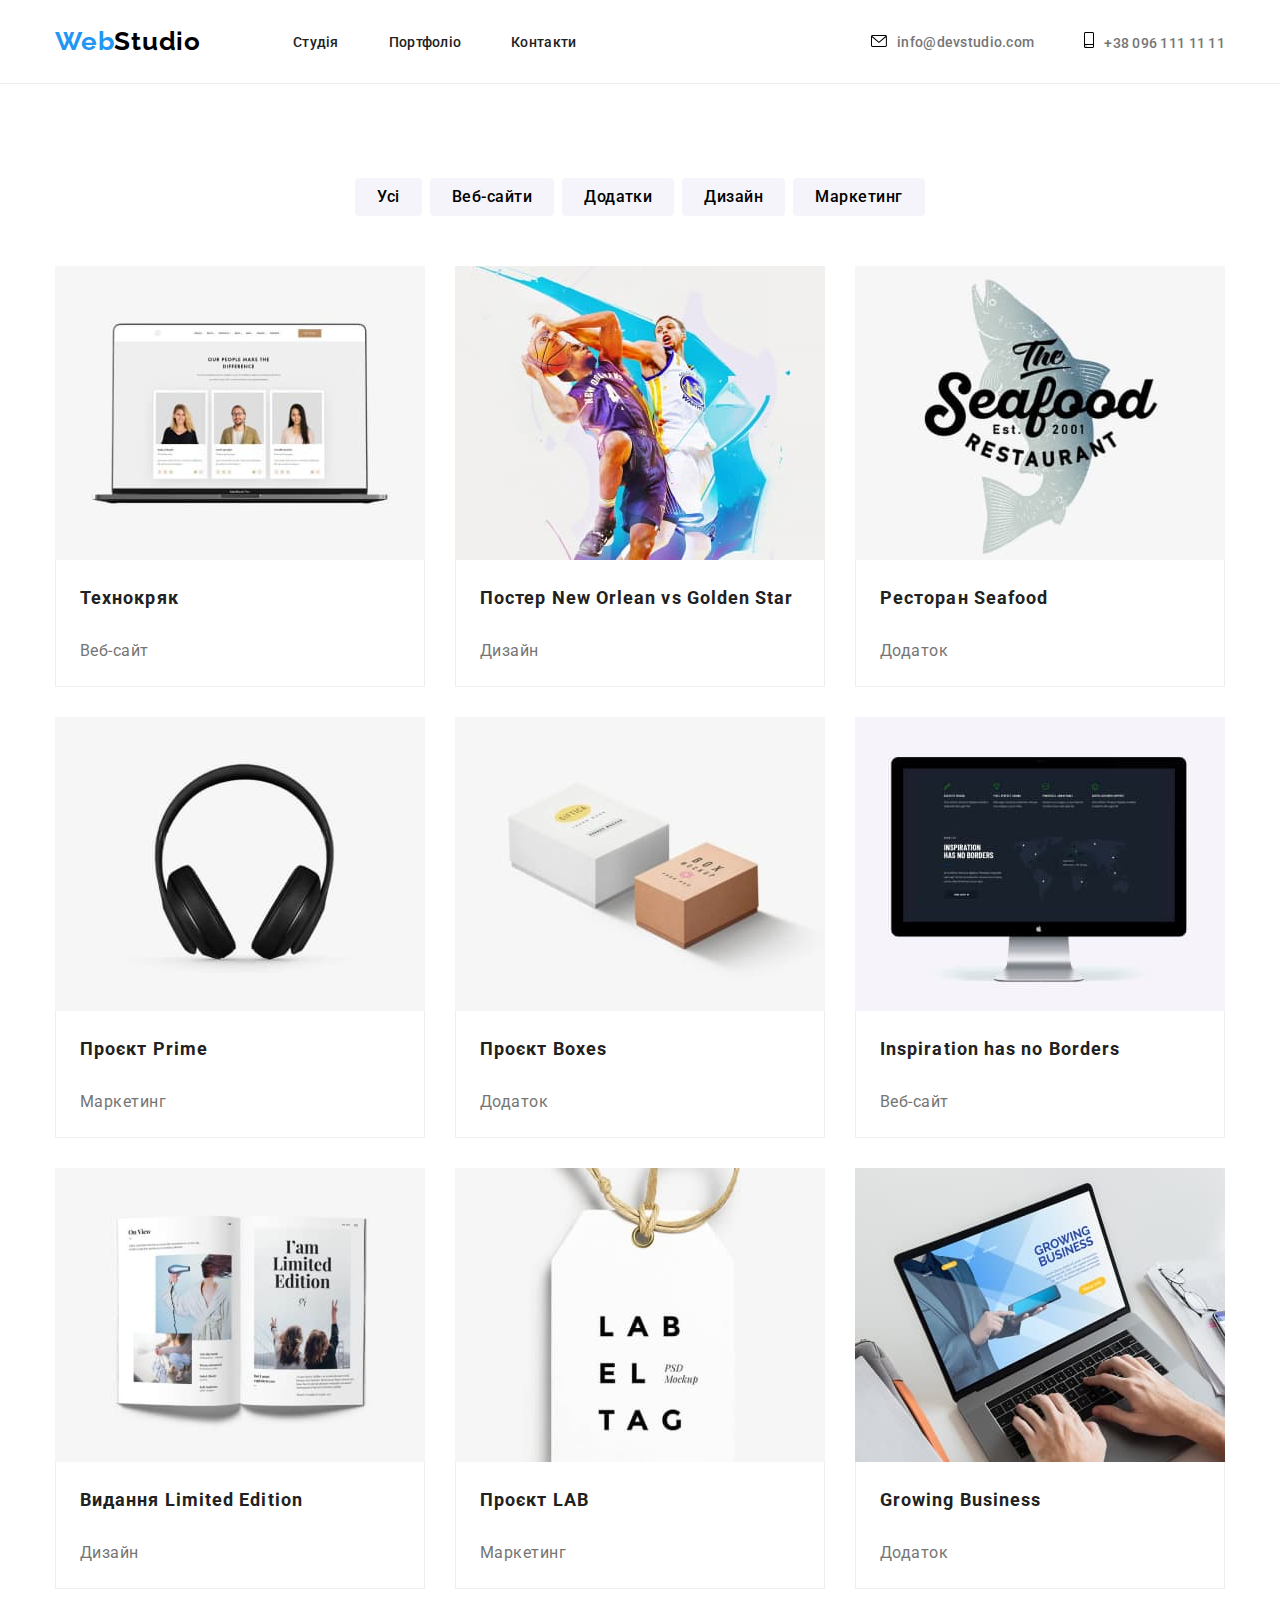
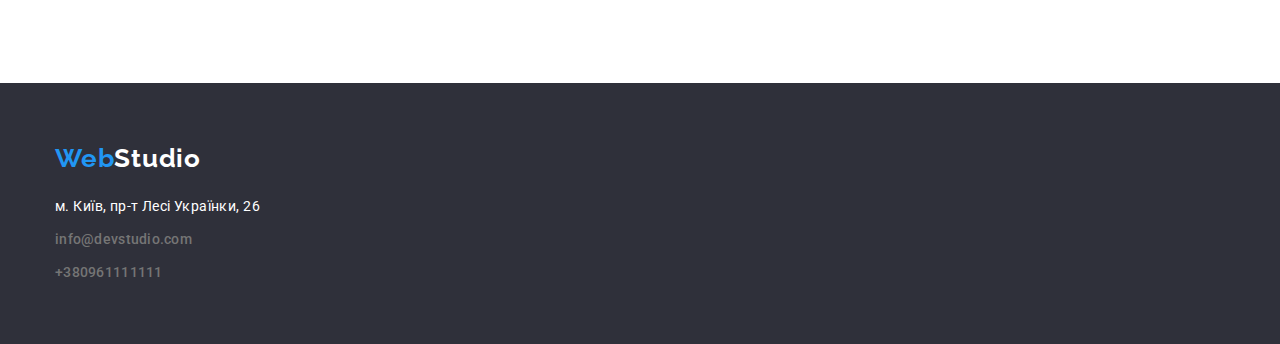
==== commit 3673ac90: "19/10 2" ====
--- a/portfolio.html
+++ b/portfolio.html
@@ -20,7 +20,7 @@
   </head>
   <body class="page">
     <!--Шапка сайта-->
-    <header class="header">
+     <header class="header">
       <div class="container div-header">
         <nav class="nav">
           <a href="/index.html" class="logo">
@@ -40,12 +40,19 @@
         </nav>
         <ul class="ul-link-tel">
           <li class="li-footer">
-            <a href="info@devstudio.com" class="link-mail-tel"
-              >info@devstudio.com</a
+                        <a href="info@devstudio.com" class="link-mail-tel"
+              ><svg class="list-image" width="16" height="12">
+                <use href="./images/icons.svg#icon-list-hover"
+                ></use>
+              </svg>info@devstudio.com</a
             >
           </li>
           <li class="li-footer">
-            <a href="+380961111111" class="link-mail-tel">+38 096 111 11 11</a>
+              <a href="+380961111111" class="link-mail-tel">
+                <svg class="list-image" width="10" height="16">
+                <use href="./images/icons.svg#icon-telefon"
+                ></use>
+              </svg>+38 096 111 11 11</a>
           </li>
         </ul>
       </div>
--- a/css/styles.css
+++ b/css/styles.css
@@ -86,6 +86,25 @@
   color: #2196f3;
 }
 
+.li-footer {
+  display: flex;
+  justify-content: center;
+  align-items: center;
+}
+
+.list-image {
+  display: inline-flex;
+  justify-content: center;
+  align-items: center;
+
+  margin-right: 10px;
+}
+
+.li-footer:hover,
+.li-footer:focus {
+  fill: #2196f3;
+}
+
 .link-mail-tel {
   font-style: normal;
   font-weight: 500;
@@ -125,13 +144,41 @@
   padding-bottom: 200px;
   padding-top: 200px;
 }
-
+.geroi {
+  max-width: 1600px;
+  height: 600px;
+  margin-left: auto;
+  margin-right: auto;
+  background-image: linear-gradient(rgba(47, 48, 58, 0.4)),
+    url(../images/Img-geroi.jpg);
+  background-position: center;
+}
 .section-title {
   padding-bottom: 94px;
   padding-top: 94px;
   background-color: #ffffff;
 }
-
+.detail-fon {
+  display: flex;
+  width: 270px;
+  height: 120px;
+  justify-content: center;
+  align-items: center;
+  margin-bottom: 30px;
+  margin-right: 0px;
+  background: #f5f4fa;
+}
+.detail-image {
+  display: flex;
+  width: 70px;
+  height: 70px;
+  border-radius: 4px;
+}
+
+.li-detail:hover,
+.li-detail:focus {
+  fill: #2196f3;
+}
 .section-foto {
   padding-bottom: 94px;
   background-color: #ffffff;
@@ -257,7 +304,6 @@
   color: #757575;
   display: flex;
   justify-content: center;
-  padding-bottom: 30px;
 }
 .div-foto {
   padding: 20px 24px;
@@ -364,6 +410,93 @@
   letter-spacing: 0.03em;
   display: flex;
   color: #757575;
+}
+.social-line {
+  display: flex;
+  justify-content: center;
+  align-items: center;
+  margin-top: 16px;
+  padding-bottom: 30px;
+  padding-left: 32px;
+  padding-right: 32px;
+  gap: 10px;
+}
+.social {
+  width: 44px;
+  height: 44px;
+  display: flex;
+  justify-content: center;
+  align-content: center;
+  padding-top: 16px;
+  padding-bottom: 30px;
+}
+.comand-image:hover
+.comand-image:focus{
+  fill: rgba(33, 150, 243, 1);
+}
+.comand-image {
+  display: flex;
+  justify-content: center;
+  align-items: center;
+  width: 20px;
+  height: 20px;
+  fill: #AFB1B8;
+}
+
+
+.klient {
+  display: flex;
+
+  padding-bottom: 94px;
+  padding-top: 94px;
+  background-color: #ffffff;
+}
+.ul-klient {
+  display: flex;
+  width: 170px;
+  height: 92px;
+  justify-content: center;
+  align-items: center;
+  border: 1px solid #afb1b8;
+  border-radius: 4px;
+}
+.klient-ul-icon {
+  display: flex;
+  justify-content: center;
+  align-items: center;
+  gap: 30px;
+}
+.iconli:hover,
+.iconli:focus .klient-image {
+  fill: #2196f3;
+  border-color: #2196f3;
+}
+.ul-klient:hover,
+.ul-klient:focus {
+  border: 1px solid #2196f3;
+  fill: #2196f3;
+}
+
+.klient-image {
+  display: flex;
+  width: 106px;
+  height: 60px;
+  fill: #afb1b8;
+}
+.klient-icon:hover {
+  display: flex;
+  fill: #2196f3;
+}
+.text-klient {
+  display: flex;
+  justify-content: center;
+  font-style: normal;
+  font-weight: 700;
+  font-size: 36px;
+  line-height: 42px;
+  letter-spacing: 0.03em;
+  color: #212121;
+  margin-bottom: 50px;
 }
 
 .image {
@@ -397,3 +530,22 @@
   padding-bottom: 94px;
   padding-top: 94px;
 }
+.footer-title {
+  font-style: normal;
+  font-weight: 700;
+  font-size: 14px;
+  line-height: 16px;
+  letter-spacing: 0.03em;
+  text-transform: uppercase;
+  color: #ffffff;
+}
+.social-footer {
+  display: flex;
+  width: 44px;
+  height: 44px;
+}
+/* .social-image-footer {
+} */
+.div-footer {
+  display: flex;
+}
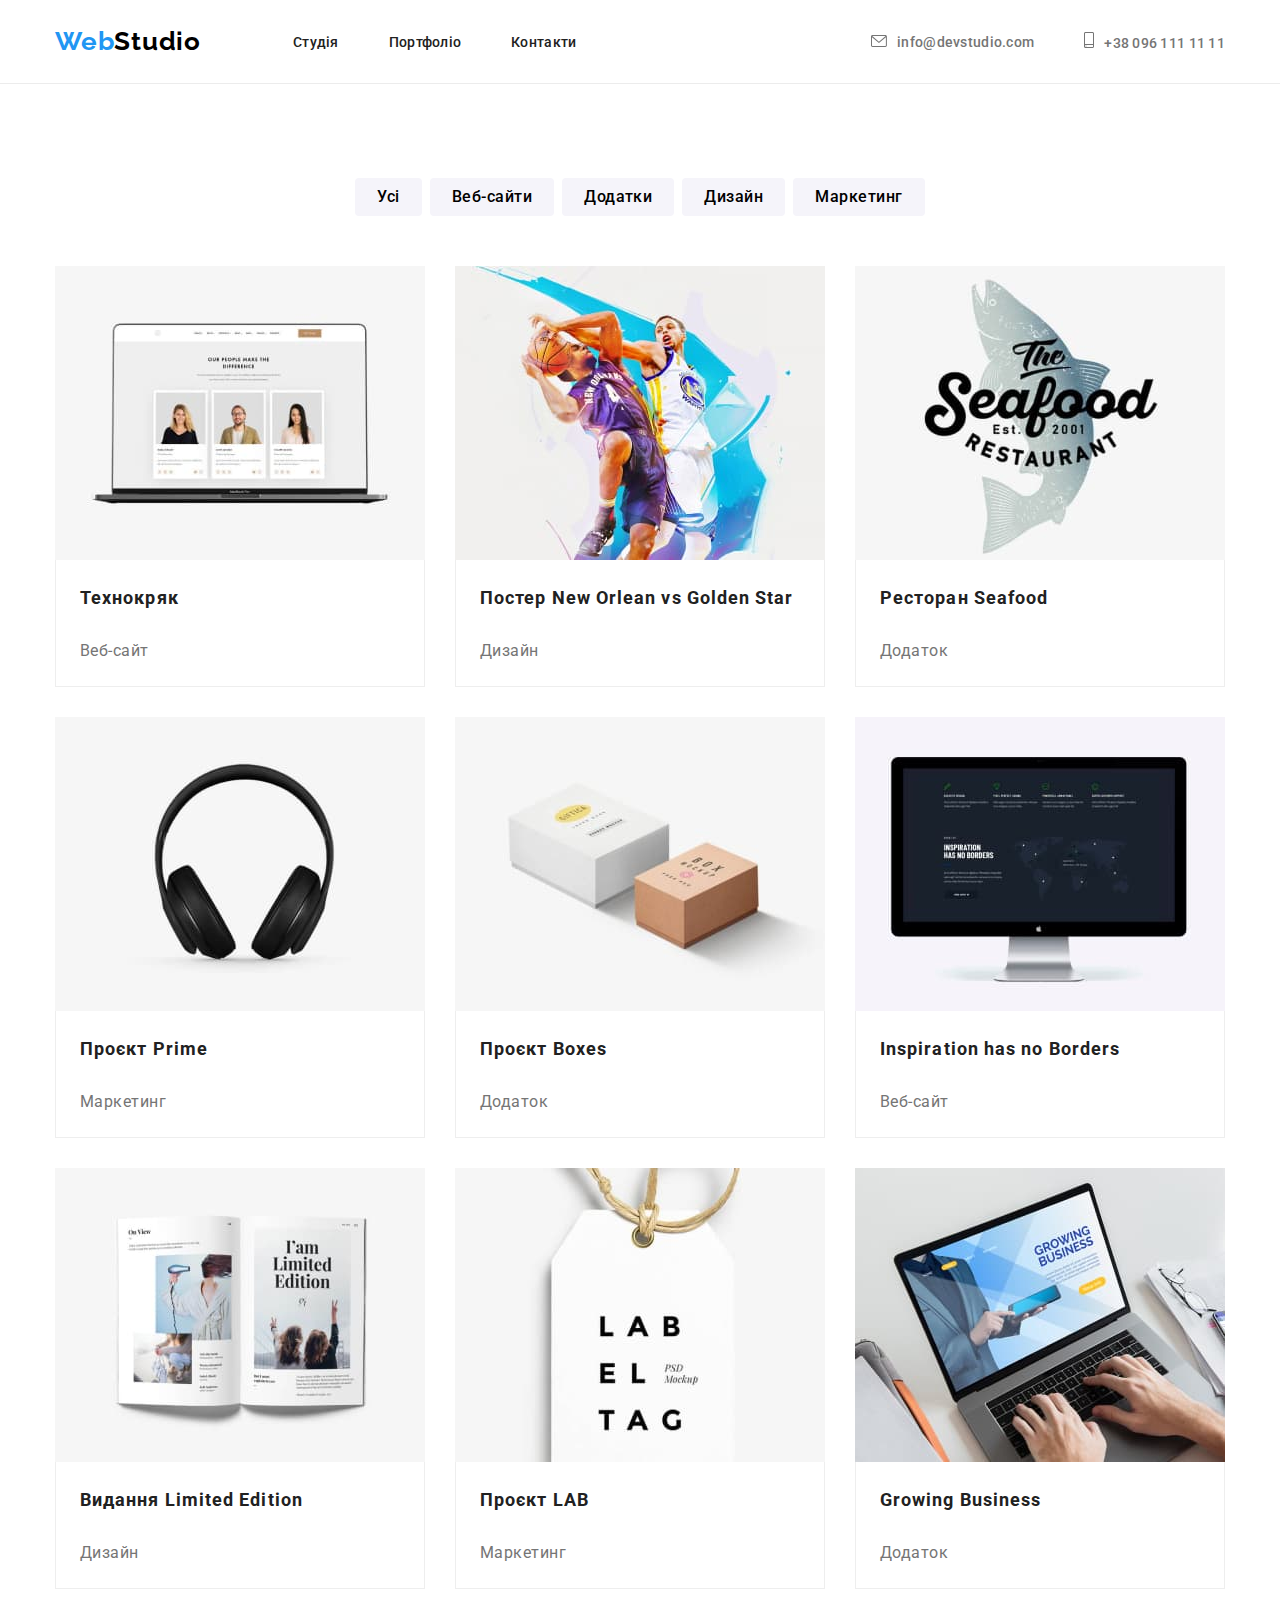
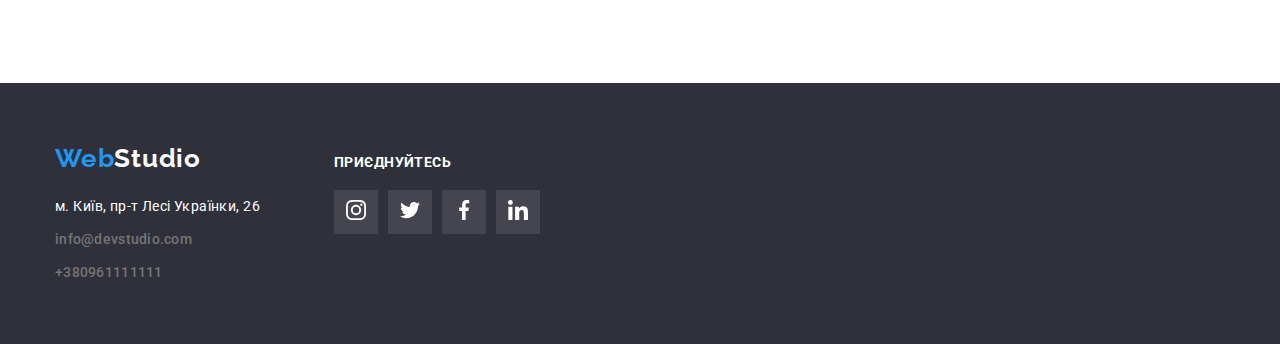
==== commit e93bf442: "19/10 4" ====
--- a/portfolio.html
+++ b/portfolio.html
@@ -20,7 +20,7 @@
   </head>
   <body class="page">
     <!--Шапка сайта-->
-     <header class="header">
+    <header class="header">
       <div class="container div-header">
         <nav class="nav">
           <a href="/index.html" class="logo">
@@ -153,10 +153,10 @@
     <!-- нижня частина footer>-->
     <footer class="footer">
       <div class="container">
-        <a href="/index.html" class="logo2">
-          <span class="logo-blu">Web</span>Studio</a
-        >
-        <address class="adress">
+        <div class="div-logo-footer">
+          <a href="/index.html" class="logo2">
+          <span class="logo-blu">Web</span>Studio</a>
+          <address class="adress">
           <ul class="ul-link3">
             <li>
               <a
@@ -176,6 +176,28 @@
           </ul>
         </address>
       </div>
+      <div class="social-footer">
+          <p class="footer-title">Приєднуйтесь</p>
+          <ul class="ul-social-footer">
+            <li class="li-footer-social"><a href="">
+              <svg class="social-image-footer" widht="44" height="44" >
+                  <use href="./images/icons.svg#icon-instagram2"
+                  ></use>
+                </svg></a></li>
+            <li class="li-footer-social"><a href=""><svg class="social-image-footer" widht="44" height="44">
+                  <use href="./images/icons.svg#icon-twitter2"
+                  ></use>
+                </svg></a></li>
+            <li class="li-footer-social"><a href=""><svg class="social-image-footer" widht="44" height="44">
+                  <use href="./images/icons.svg#icon-facebook2"
+                  ></use>
+                </svg></a></li>
+            <li class="li-footer-social"><a href=""><svg class="social-image-footer" widht="44" height="44">
+                  <use href="./images/icons.svg#icon-linkedin2"
+                  ></use>
+                </svg></a></li>
+          </ul>
+        </div>
     </footer>
   </body>
 </html>
--- a/css/styles.css
+++ b/css/styles.css
@@ -1,8 +1,5 @@
 .page {
   font-family: "Roboto", sans-serif;
-}
-* {
-  --box-sizing: border-box;
 }
 
 ul,
@@ -59,6 +56,9 @@
   height: 31px;
 }
 .logo2 {
+  display: flex;
+  width: 145px;
+  height: 31px;
   display: block;
   margin-bottom: 20px;
   color: #ffffff;
@@ -100,11 +100,6 @@
   margin-right: 10px;
 }
 
-.li-footer:hover,
-.li-footer:focus {
-  fill: #2196f3;
-}
-
 .link-mail-tel {
   font-style: normal;
   font-weight: 500;
@@ -115,6 +110,7 @@
   text-decoration: none;
   padding-top: 32px;
   padding-bottom: 32px;
+  fill: currentColor;
 }
 .ul-link-tel,
 .ul-link {
@@ -149,7 +145,10 @@
   height: 600px;
   margin-left: auto;
   margin-right: auto;
-  background-image: linear-gradient(rgba(47, 48, 58, 0.4)),
+  background-image: linear-gradient(
+      rgba(47, 48, 58, 0.4),
+      rgba(47, 48, 58, 0.8)
+    ),
     url(../images/Img-geroi.jpg);
   background-position: center;
 }
@@ -174,9 +173,13 @@
   height: 70px;
   border-radius: 4px;
 }
-
-.li-detail:hover,
-.li-detail:focus {
+.detail-icon {
+  display: flex;
+  width: 70px;
+  height: 70px;
+}
+.detail-fon:hover,
+.detail-fon:focus {
   fill: #2196f3;
 }
 .section-foto {
@@ -336,9 +339,7 @@
   font-size: 14px;
   line-height: 24px;
   /* or 171% */
-
-  letter-spacing: 0.03em;
-
+  letter-spacing: 0.03em;
   color: rgba(255, 255, 255, 0.6);
 }
 .address {
@@ -380,6 +381,10 @@
     0px 2px 2px rgba(0, 0, 0, 0.12);
   color: #ffffff;
 }
+.li-foto:hover,
+.li-foto:focus{
+  box-shadow: 0px 1px 1px rgba(0, 0, 0, 0.12), 0px 4px 4px rgba(0, 0, 0, 0.06), 1px 4px 6px rgba(0, 0, 0, 0.16);
+}
 
 .namefoto {
   font-style: normal;
@@ -430,9 +435,9 @@
   padding-top: 16px;
   padding-bottom: 30px;
 }
-.comand-image:hover
-.comand-image:focus{
-  fill: rgba(33, 150, 243, 1);
+.comand-image:hover,
+.comand-image:focus {
+  fill: #2196f3;
 }
 .comand-image {
   display: flex;
@@ -440,9 +445,8 @@
   align-items: center;
   width: 20px;
   height: 20px;
-  fill: #AFB1B8;
-}
-
+  fill: #afb1b8;
+}
 
 .klient {
   display: flex;
@@ -531,7 +535,6 @@
   padding-top: 94px;
 }
 .footer-title {
-  font-style: normal;
   font-weight: 700;
   font-size: 14px;
   line-height: 16px;
@@ -539,13 +542,37 @@
   text-transform: uppercase;
   color: #ffffff;
 }
+.div-logo-footer {
+  display: inline-flex;
+  flex-direction: column;
+}
+.ul-social-footer {
+  display: inline-flex;
+  gap: 10px;
+}
+
 .social-footer {
-  display: flex;
+  display: inline-flex;
+  flex-direction: column;
+  padding-left: 70px;
+  gap: 20px;
+}
+.social-image-footer {
+  width: 20px;
+  height: 20px;
+  fill: #ffffff;
+}
+
+.li-footer-social {
+  display: flex;
+  justify-content: center;
+  align-items: center;
   width: 44px;
   height: 44px;
-}
-/* .social-image-footer {
-} */
-.div-footer {
-  display: flex;
-}
+  background: rgba(255, 255, 255, 0.1);
+}
+.social-image-footer:hover,
+.social-image-footer:focus {
+  fill: #2196f3;
+  
+}
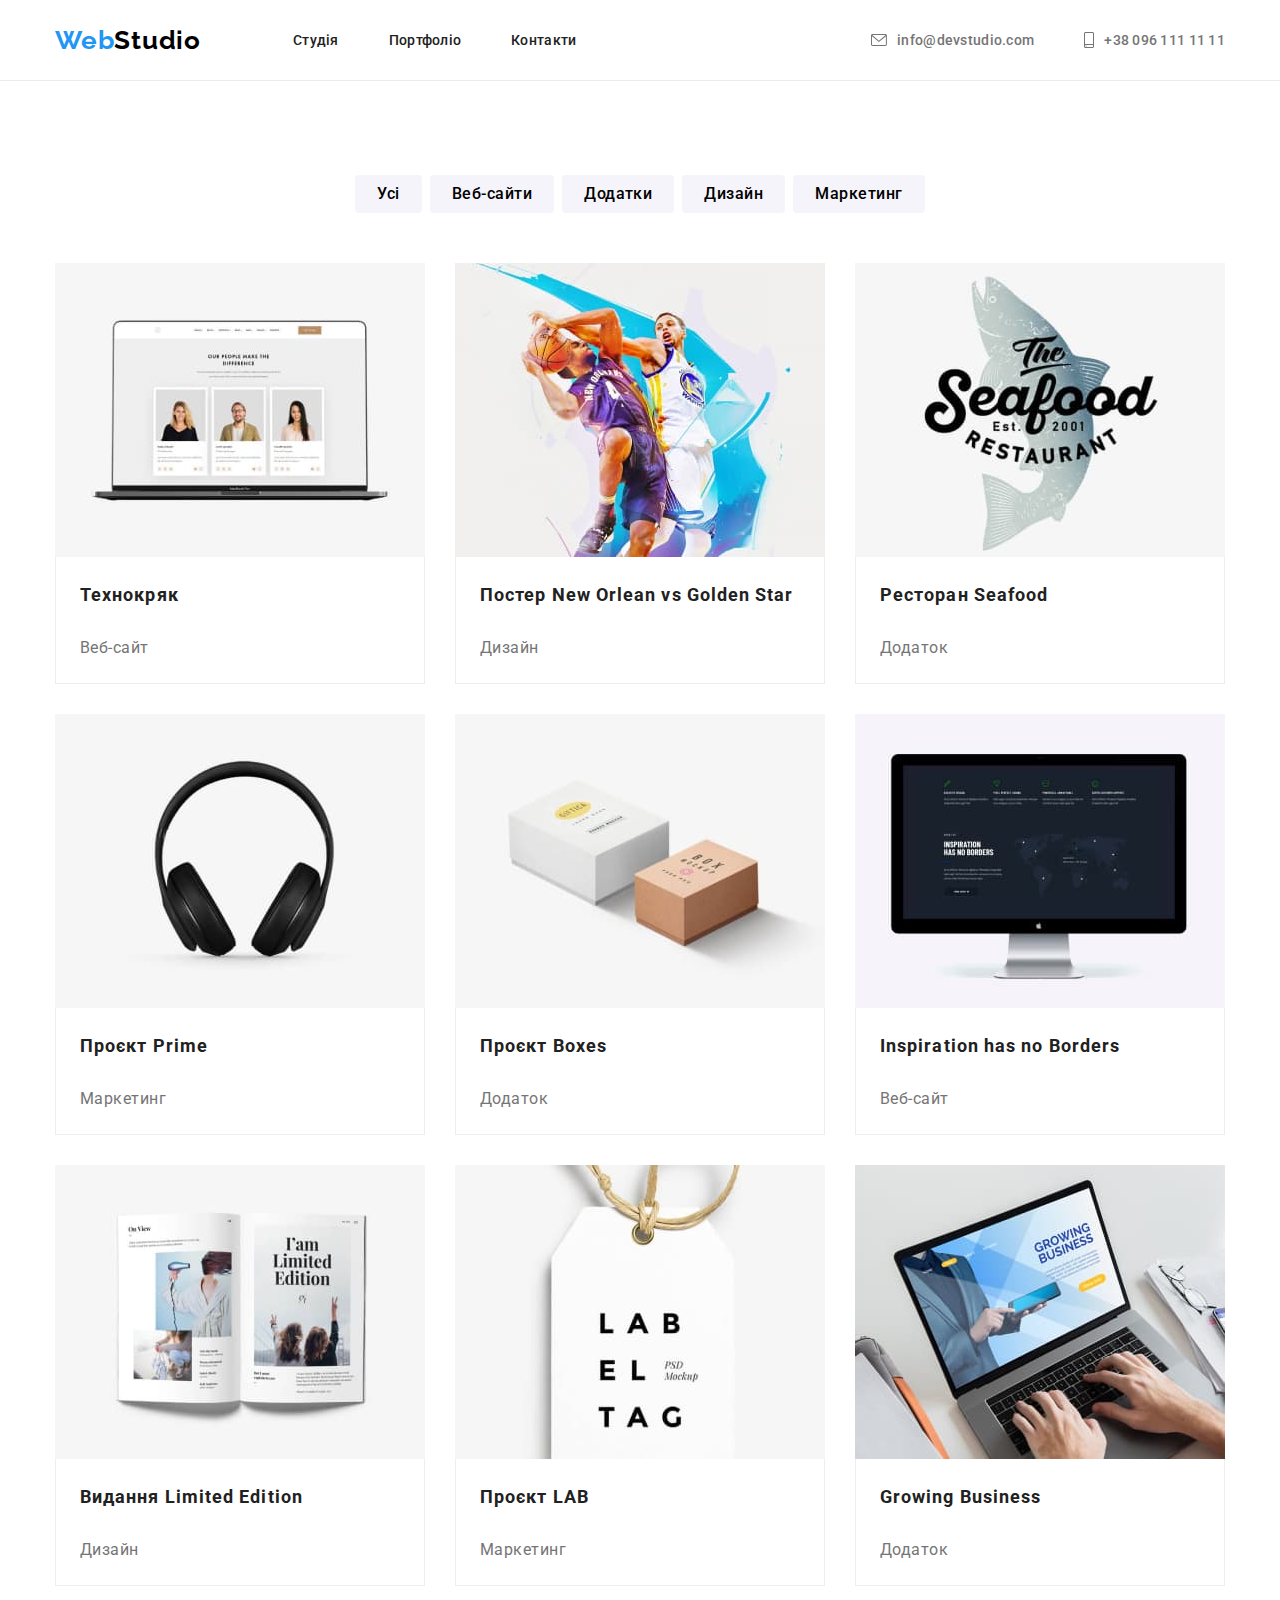
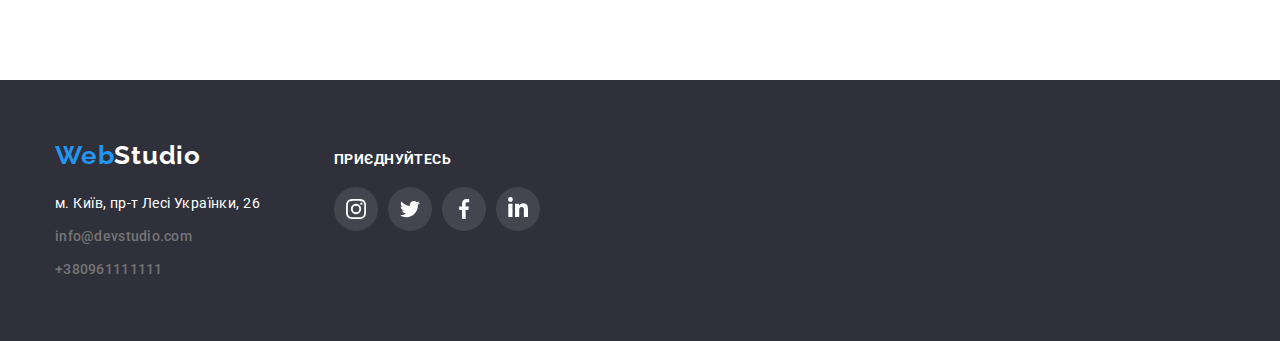
==== commit 66ce0863: "21/10" ====
--- a/portfolio.html
+++ b/portfolio.html
@@ -20,43 +20,38 @@
   </head>
   <body class="page">
     <!--Шапка сайта-->
-    <header class="header">
-      <div class="container div-header">
-        <nav class="nav">
-          <a href="/index.html" class="logo">
-            <span class="logo-blu">Web</span>Studio</a
-          >
-          <ul class="ul-link">
-            <li class="li-footer">
-              <a href="./index.html" class="link-st-port-cont">Студія</a>
-            </li>
-            <li class="li-footer">
-              <a href="./portfolio.html" class="link-st-port-cont">Портфоліо</a>
-            </li>
-            <li class="li-footer">
-              <a href="./index.html" class="link-st-port-cont">Контакти</a>
-            </li>
-          </ul>
-        </nav>
-        <ul class="ul-link-tel">
+   <header class="header">
+    <div class="container div-header">
+      <nav class="nav">
+        <a href="/index.html" class="logo">
+          <span class="logo-blu">Web</span>Studio</a>
+        <ul class="ul-link">
           <li class="li-footer">
-                        <a href="info@devstudio.com" class="link-mail-tel"
-              ><svg class="list-image" width="16" height="12">
-                <use href="./images/icons.svg#icon-list-hover"
-                ></use>
-              </svg>info@devstudio.com</a
-            >
+            <a href="./index.html" class="link-st-port-cont">Студія</a>
           </li>
           <li class="li-footer">
-              <a href="+380961111111" class="link-mail-tel">
-                <svg class="list-image" width="10" height="16">
-                <use href="./images/icons.svg#icon-telefon"
-                ></use>
-              </svg>+38 096 111 11 11</a>
+            <a href="./portfolio.html" class="link-st-port-cont">Портфоліо</a>
+          </li>
+          <li class="li-footer">
+            <a href="./index.html" class="link-st-port-cont">Контакти</a>
           </li>
         </ul>
-      </div>
-    </header>
+      </nav>
+      <ul class="ul-link-tel">
+        <li class="li-footer">
+          <a href="info@devstudio.com" class="link-mail-tel"><svg class="list-image" width="16" height="12">
+              <use href="./images/icons.svg#icon-list-hover"></use>
+            </svg>info@devstudio.com</a>
+        </li>
+        <li class="li-footer">
+          <a href="+380961111111" class="link-mail-tel">
+            <svg class="list-image" width="10" height="16">
+              <use href="./images/icons.svg#icon-telefon"></use>
+            </svg>+38 096 111 11 11</a>
+        </li>
+      </ul>
+    </div>
+  </header>
 
     <!--основна main -->
     <!--унікальний зміст-->
@@ -152,52 +147,46 @@
     </section>
     <!-- нижня частина footer>-->
     <footer class="footer">
-      <div class="container">
-        <div class="div-logo-footer">
-          <a href="/index.html" class="logo2">
+    <div class="container">
+      <div class="div-logo-footer">
+        <a href="/index.html" class="logo2">
           <span class="logo-blu">Web</span>Studio</a>
-          <address class="adress">
+        <address class="adress">
           <ul class="ul-link3">
             <li>
-              <a
-                class="address"
-                href="https://www.google.com/maps/d/u/0/viewer?mid=10uSM3H-mIU3GznYo2szRIEphczw&msa=0&ll=50.42732700000004%2C30.538092&z=17"
-                >м. Київ, пр-т Лесі Українки, 26</a
-              >
+              <a class="address"
+                href="https://www.google.com/maps/d/u/0/viewer?mid=10uSM3H-mIU3GznYo2szRIEphczw&msa=0&ll=50.42732700000004%2C30.538092&z=17">м.
+                Київ, пр-т Лесі Українки, 26</a>
             </li>
             <li class="mail-footer">
-              <a href="info@devstudio.com" class="link-mail-tel"
-                >info@devstudio.com</a
-              >
+              <a href="info@devstudio.com" class="link-mail-tel-foot">info@devstudio.com</a>
             </li>
             <li class="tel-fotter">
-              <a href="+380961111111" class="link-mail-tel">+380961111111</a>
+              <a href="+380961111111" class="link-mail-tel-foot">+380961111111</a>
             </li>
           </ul>
         </address>
       </div>
       <div class="social-footer">
-          <p class="footer-title">Приєднуйтесь</p>
-          <ul class="ul-social-footer">
-            <li class="li-footer-social"><a href="">
-              <svg class="social-image-footer" widht="44" height="44" >
-                  <use href="./images/icons.svg#icon-instagram2"
-                  ></use>
-                </svg></a></li>
-            <li class="li-footer-social"><a href=""><svg class="social-image-footer" widht="44" height="44">
-                  <use href="./images/icons.svg#icon-twitter2"
-                  ></use>
-                </svg></a></li>
-            <li class="li-footer-social"><a href=""><svg class="social-image-footer" widht="44" height="44">
-                  <use href="./images/icons.svg#icon-facebook2"
-                  ></use>
-                </svg></a></li>
-            <li class="li-footer-social"><a href=""><svg class="social-image-footer" widht="44" height="44">
-                  <use href="./images/icons.svg#icon-linkedin2"
-                  ></use>
-                </svg></a></li>
-          </ul>
-        </div>
-    </footer>
+        <p class="footer-title">Приєднуйтесь</p>
+        <ul class="ul-social-footer">
+          <li>
+            <a class="li-footer-social" href="">
+              <svg class="social-image-footer" widht="44" height="44">
+                <use href="./images/icons.svg#icon-instagram2"></use>
+              </svg></a>
+          </li>
+          <li><a class="li-footer-social" href=""><svg class="social-image-footer" widht="44" height="44">
+                <use href="./images/icons.svg#icon-twitter2"></use>
+              </svg></a></li>
+          <li><a class="li-footer-social" href=""><svg class="social-image-footer" widht="44" height="44">
+                <use href="./images/icons.svg#icon-facebook2"></use>
+              </svg></a></li>
+          <li class="li-footer-social"><a href=""><svg class="social-image-footer" widht="44" height="44">
+                <use href="./images/icons.svg#icon-linkedin2"></use>
+              </svg></a></li>
+        </ul>
+      </div>
+  </footer>
   </body>
 </html>
--- a/css/styles.css
+++ b/css/styles.css
@@ -96,11 +96,13 @@
   display: inline-flex;
   justify-content: center;
   align-items: center;
-
   margin-right: 10px;
 }
 
 .link-mail-tel {
+  display: flex;
+  justify-content: center;
+  align-items: center;
   font-style: normal;
   font-weight: 500;
   font-size: 14px;
@@ -147,16 +149,19 @@
   margin-right: auto;
   background-image: linear-gradient(
       rgba(47, 48, 58, 0.4),
-      rgba(47, 48, 58, 0.8)
+      rgba(47, 48, 58, 0.4)
     ),
     url(../images/Img-geroi.jpg);
   background-position: center;
+  background-repeat: no-repeat;
+  background-size: cover;
 }
 .section-title {
   padding-bottom: 94px;
   padding-top: 94px;
   background-color: #ffffff;
 }
+
 .detail-fon {
   display: flex;
   width: 270px;
@@ -166,6 +171,7 @@
   margin-bottom: 30px;
   margin-right: 0px;
   background: #f5f4fa;
+  fill: #2196f3;
 }
 .detail-image {
   display: flex;
@@ -173,14 +179,10 @@
   height: 70px;
   border-radius: 4px;
 }
-.detail-icon {
-  display: flex;
-  width: 70px;
-  height: 70px;
-}
-.detail-fon:hover,
-.detail-fon:focus {
-  fill: #2196f3;
+
+.detail-image:focus {
+  background-color: #2196f3;
+  fill: #ffffff;
 }
 .section-foto {
   padding-bottom: 94px;
@@ -294,7 +296,6 @@
   color: #212121;
   margin-bottom: 10px;
   padding-top: 30px;
-  margin-bottom: 10px;
   display: flex;
   justify-content: center;
 }
@@ -303,6 +304,7 @@
   font-weight: 400;
   font-size: 16px;
   line-height: 19px;
+  margin-bottom: 16px;
   letter-spacing: 0.03em;
   color: #757575;
   display: flex;
@@ -326,6 +328,20 @@
 .tel-footer {
   margin-bottom: 75px;
 }
+.link-mail-tel-foot {
+  font-style: normal;
+  font-weight: 500;
+  font-size: 14px;
+  line-height: 16px;
+  letter-spacing: 0.02em;
+  color: #757575;
+  text-decoration: none;
+}
+
+.link-mail-tel-foot:hover,
+.link-mail-tel-foot:focus {
+  color: #2196f3;
+}
 .adress {
   margin-bottom: 0px;
   padding: 0px;
@@ -333,6 +349,7 @@
 .ul-link3 {
   display: flex;
   flex-direction: column;
+  align-items: flex-start;
   gap: 9px;
   font-style: normal;
   font-weight: 400;
@@ -382,8 +399,9 @@
   color: #ffffff;
 }
 .li-foto:hover,
-.li-foto:focus{
-  box-shadow: 0px 1px 1px rgba(0, 0, 0, 0.12), 0px 4px 4px rgba(0, 0, 0, 0.06), 1px 4px 6px rgba(0, 0, 0, 0.16);
+.li-foto:focus {
+  box-shadow: 0px 1px 1px rgba(0, 0, 0, 0.12), 0px 4px 4px rgba(0, 0, 0, 0.06),
+    1px 4px 6px rgba(0, 0, 0, 0.16);
 }
 
 .namefoto {
@@ -420,24 +438,17 @@
   display: flex;
   justify-content: center;
   align-items: center;
-  margin-top: 16px;
   padding-bottom: 30px;
-  padding-left: 32px;
-  padding-right: 32px;
   gap: 10px;
 }
 .social {
+  display: flex;
   width: 44px;
   height: 44px;
-  display: flex;
   justify-content: center;
   align-content: center;
-  padding-top: 16px;
-  padding-bottom: 30px;
-}
-.comand-image:hover,
-.comand-image:focus {
-  fill: #2196f3;
+  align-items: center;
+  border-radius: 100%;
 }
 .comand-image {
   display: flex;
@@ -445,12 +456,17 @@
   align-items: center;
   width: 20px;
   height: 20px;
-  fill: #afb1b8;
+  fill: rgba(175, 177, 184, 1);
+}
+
+.social:hover,
+.social:focus {
+  background-color: #2196f3;
+  fill: #ffffff;
 }
 
 .klient {
   display: flex;
-
   padding-bottom: 94px;
   padding-top: 94px;
   background-color: #ffffff;
@@ -470,11 +486,7 @@
   align-items: center;
   gap: 30px;
 }
-.iconli:hover,
-.iconli:focus .klient-image {
-  fill: #2196f3;
-  border-color: #2196f3;
-}
+ 
 .ul-klient:hover,
 .ul-klient:focus {
   border: 1px solid #2196f3;
@@ -487,10 +499,9 @@
   height: 60px;
   fill: #afb1b8;
 }
-.klient-icon:hover {
-  display: flex;
-  fill: #2196f3;
-}
+ .klient-image:hover{
+fill: #2196f3;
+ }
 .text-klient {
   display: flex;
   justify-content: center;
@@ -570,9 +581,10 @@
   width: 44px;
   height: 44px;
   background: rgba(255, 255, 255, 0.1);
-}
-.social-image-footer:hover,
-.social-image-footer:focus {
-  fill: #2196f3;
-  
-}
+  border-radius: 100%;
+}
+.li-footer-social:hover,
+.li-footer-social:focus {
+  background-color: #2196f3;
+  fill: #ffffff;
+}
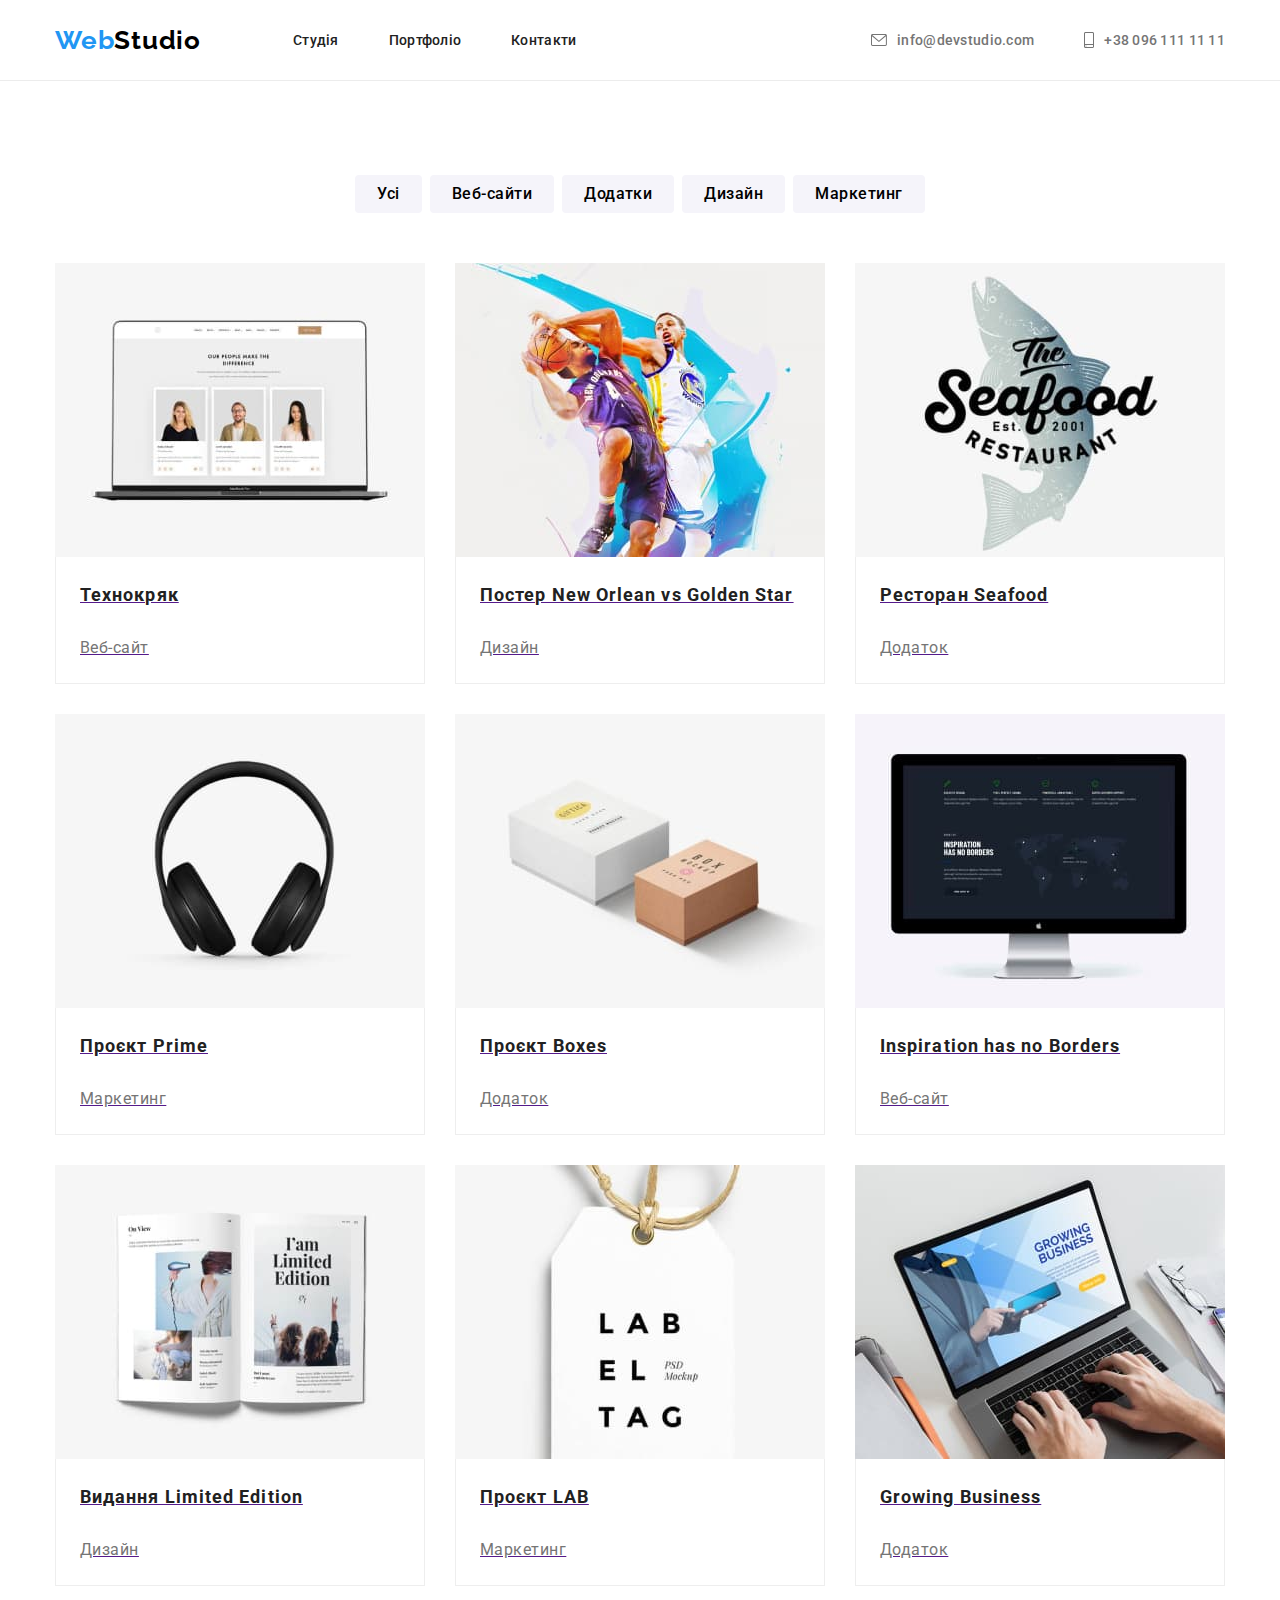
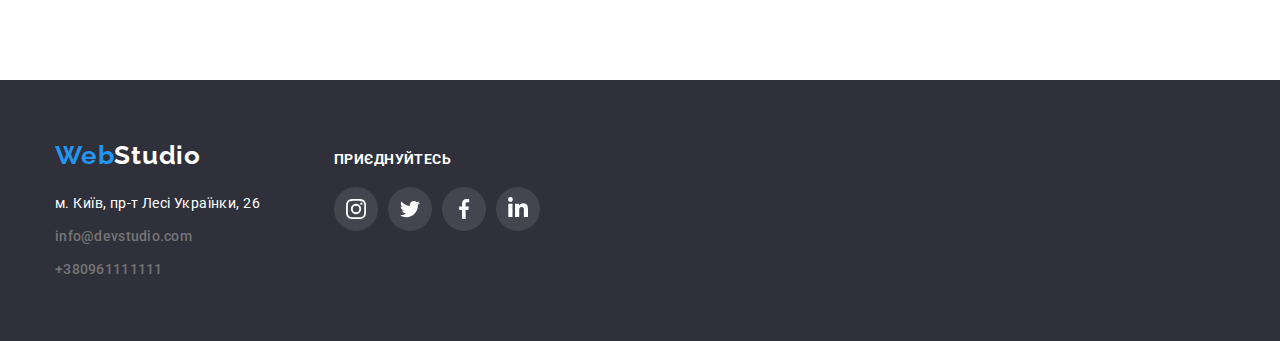
==== commit 163b43f2: "22.10" ====
--- a/portfolio.html
+++ b/portfolio.html
@@ -20,7 +20,7 @@
   </head>
   <body class="page">
     <!--Шапка сайта-->
-   <header class="header">
+  <header class="header">
     <div class="container div-header">
       <nav class="nav">
         <a href="/index.html" class="logo">
@@ -67,13 +67,16 @@
         </ul>
         <ul class="image-foto">
           <li class="li-foto">
-            <img src="./images/img21.jpg" alt="Технокряк" width="370" />
+            <a class="li-foto-link"href="" >
+              <img src="./images/img21.jpg" alt="Технокряк" width="370" />
             <div class="div-foto">
               <h3 class="namefoto">Технокряк</h3>
               <p class="text-portfolio">Веб-сайт</p>
             </div>
-          </li>
-          <li class="li-foto">
+          </a>
+          </li>
+          <li class="li-foto">
+             <a class="li-foto-link"href="" >
             <img
               src="./images/img22.jpg"
               alt="Постер New Orlean vs Golden  Star"
@@ -83,29 +86,37 @@
               <h3 class="namefoto">Постер New Orlean vs Golden Star</h3>
               <p class="text-portfolio">Дизайн</p>
             </div>
-          </li>
-          <li class="li-foto">
+          </a>
+          </li>
+          <li class="li-foto">
+             <a class="li-foto-link"href="" >
             <img src="./images/img23.jpg" alt="Ресторан Seafood" width="370" />
             <div class="div-foto">
               <h3 class="namefoto">Ресторан Seafood</h3>
               <p class="text-portfolio">Додаток</p>
             </div>
-          </li>
-          <li class="li-foto">
+          </a>
+          </li>
+          <li class="li-foto">
+             <a class="li-foto-link"href="" >
             <img src="./images/img24.jpg" alt="Проєкт Prime" width="370" />
             <div class="div-foto">
               <h3 class="namefoto">Проєкт Prime</h3>
               <p class="text-portfolio">Маркетинг</p>
             </div>
-          </li>
-          <li class="li-foto">
+          </a>
+          </li>
+          <li class="li-foto">
+             <a class="li-foto-link"href="" >
             <img src="./images/img25.jpg" alt="Проєкт Boxes" width="370" />
             <div class="div-foto">
               <h3 class="namefoto">Проєкт Boxes</h3>
               <p class="text-portfolio">Додаток</p>
             </div>
-          </li>
-          <li class="li-foto">
+          </a>
+          </li>
+          <li class="li-foto">
+             <a class="li-foto-link"href="" >
             <img
               src="./images/img26.jpg"
               alt="Inspiration has no Borders"
@@ -115,8 +126,10 @@
               <h3 class="namefoto">Inspiration has no Borders</h3>
               <p class="text-portfolio">Веб-сайт</p>
             </div>
-          </li>
-          <li class="li-foto">
+          </a>
+          </li>
+          <li class="li-foto">
+             <a class="li-foto-link"href="" >
             <img
               class="fotoport"
               src="./images/img27.jpg"
@@ -127,20 +140,25 @@
               <h3 class="namefoto">Видання Limited Edition</h3>
               <p class="text-portfolio">Дизайн</p>
             </div>
-          </li>
-          <li class="li-foto">
+          </a>
+          </li>
+          <li class="li-foto">
+            <a class="li-foto-link"href="" >
             <img src="./images/img28.jpg" alt="Проєкт LAB" width="370" />
             <div class="div-foto">
               <h3 class="namefoto">Проєкт LAB</h3>
               <p class="text-portfolio">Маркетинг</p>
             </div>
-          </li>
-          <li class="li-foto">
+          </a>
+          </li>
+          <li class="li-foto">
+             <a class="li-foto-link"href="" >
             <img src="./images/img29.jpg" alt="Growing Business" width="370" />
             <div class="div-foto">
               <h3 class="namefoto">Growing Business</h3>
               <p class="text-portfolio">Додаток</p>
             </div>
+          </a>
           </li>
         </ul>
       </div>
--- a/css/styles.css
+++ b/css/styles.css
@@ -10,8 +10,7 @@
   list-style: none;
   margin-bottom: 0px;
   margin-top: 0px;
-  padding: 0px;
-}
+  padding: 0px; }
 
 img {
   display: block;
@@ -171,18 +170,17 @@
   margin-bottom: 30px;
   margin-right: 0px;
   background: #f5f4fa;
-  fill: #2196f3;
 }
 .detail-image {
   display: flex;
   width: 70px;
   height: 70px;
   border-radius: 4px;
-}
-
-.detail-image:focus {
-  background-color: #2196f3;
-  fill: #ffffff;
+
+}
+
+.icon-blu{
+  fill:#2196f3;
 }
 .section-foto {
   padding-bottom: 94px;
@@ -398,8 +396,8 @@
     0px 2px 2px rgba(0, 0, 0, 0.12);
   color: #ffffff;
 }
-.li-foto:hover,
-.li-foto:focus {
+.li-foto-link:hover .div-foto,
+.li-foto-link:focus .div-foto {
   box-shadow: 0px 1px 1px rgba(0, 0, 0, 0.12), 0px 4px 4px rgba(0, 0, 0, 0.06),
     1px 4px 6px rgba(0, 0, 0, 0.16);
 }
@@ -462,9 +460,11 @@
 .social:hover,
 .social:focus {
   background-color: #2196f3;
-  fill: #ffffff;
-}
-
+}
+.social:hover .comand-image,
+.social:focus .comand-image {
+ fill: #ffffff;
+}
 .klient {
   display: flex;
   padding-bottom: 94px;
@@ -490,18 +490,19 @@
 .ul-klient:hover,
 .ul-klient:focus {
   border: 1px solid #2196f3;
+}
+
+.ul-klient:hover .klient-image,
+.ul-klient:focus .klient-image {
   fill: #2196f3;
 }
-
 .klient-image {
   display: flex;
   width: 106px;
   height: 60px;
   fill: #afb1b8;
 }
- .klient-image:hover{
-fill: #2196f3;
- }
+
 .text-klient {
   display: flex;
   justify-content: center;
@@ -565,7 +566,7 @@
 .social-footer {
   display: inline-flex;
   flex-direction: column;
-  padding-left: 70px;
+  margin-left: 70px;
   gap: 20px;
 }
 .social-image-footer {
@@ -586,5 +587,4 @@
 .li-footer-social:hover,
 .li-footer-social:focus {
   background-color: #2196f3;
-  fill: #ffffff;
-}
+}
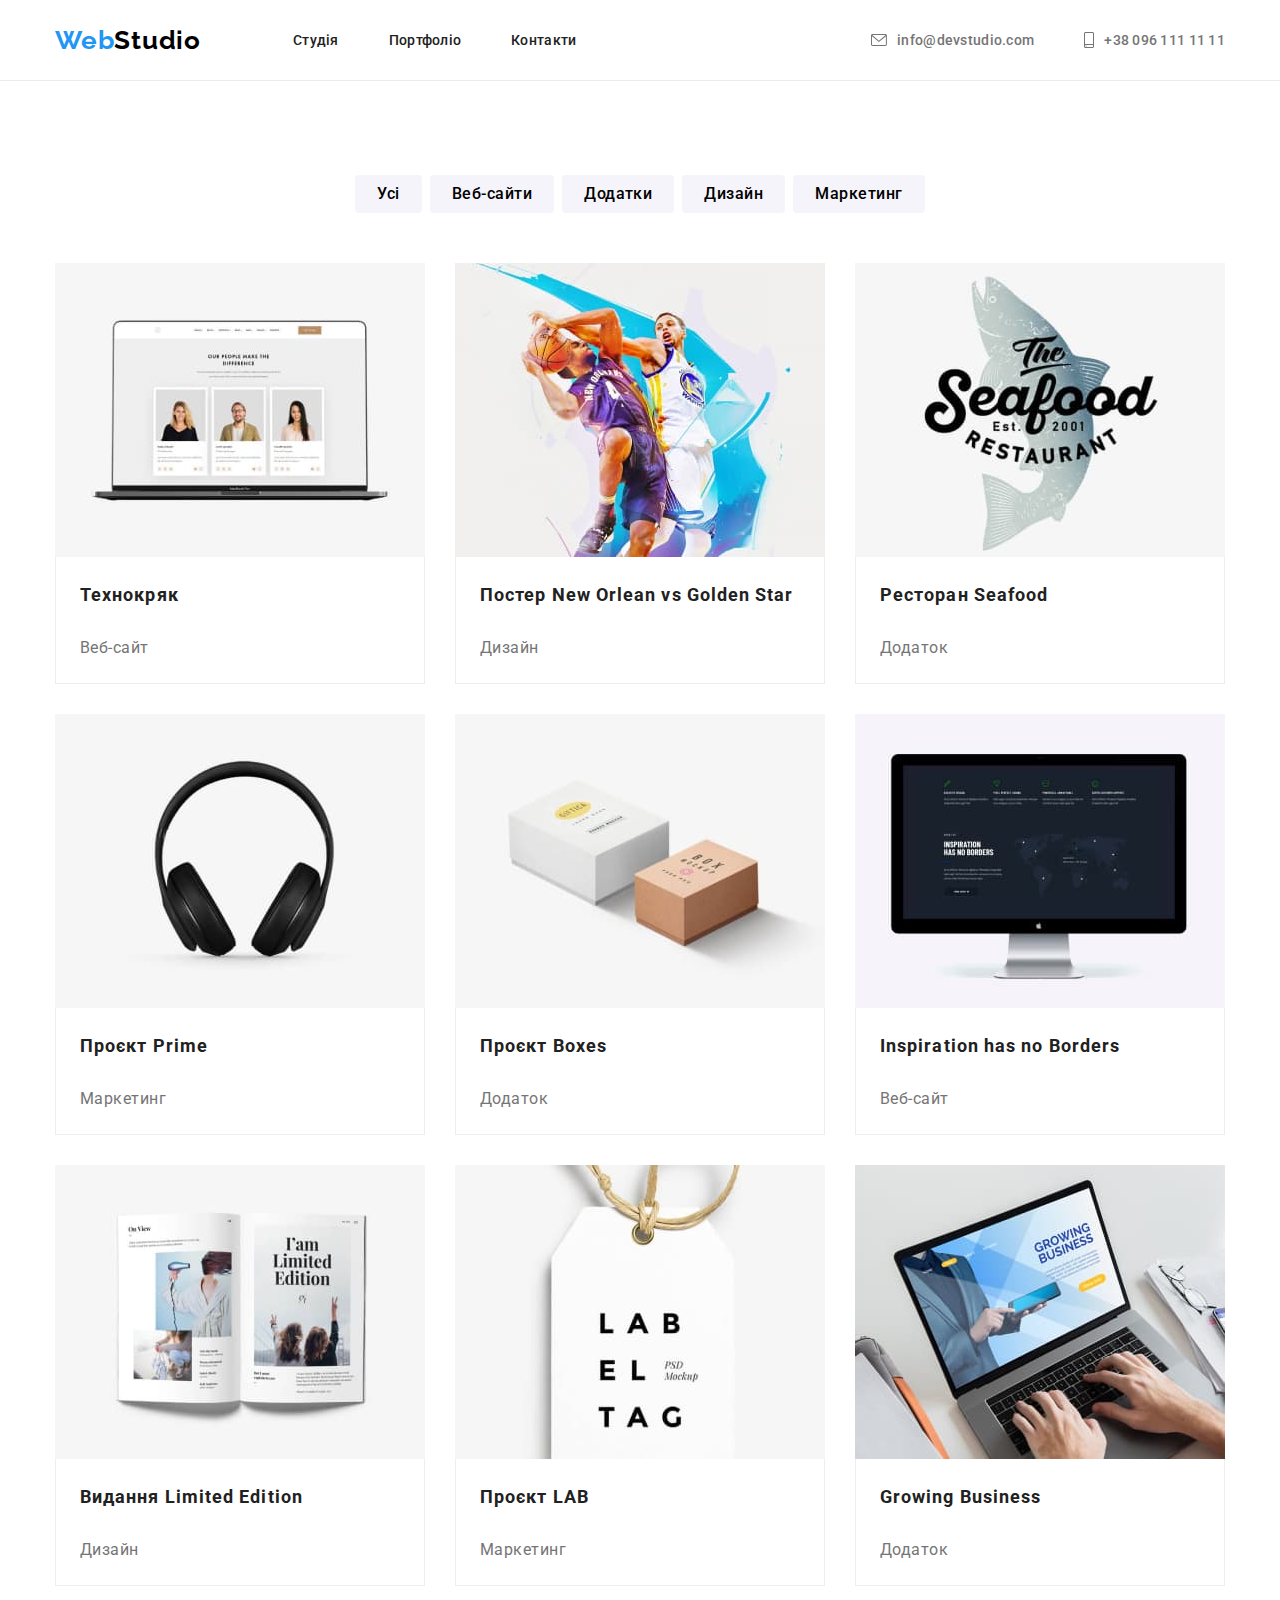
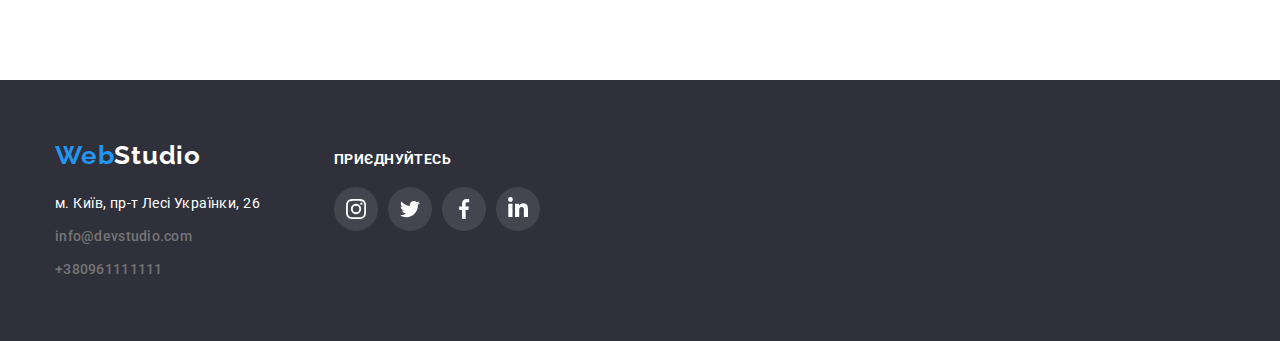
==== commit 34ba8145: "25.10 2" ====
--- a/portfolio.html
+++ b/portfolio.html
@@ -1,25 +1,23 @@
 <!DOCTYPE html>
 <html lang="uk">
-  <head>
-    <meta charset="UTF-8" />
-    <meta http-equiv="X-UA-Compatible" content="IE=edge" />
-    <meta name="viewport" content="width=device-width, initial-scale=1.0" />
-    <title>Портфоліо</title>
-    <link rel="preconnect" href="https://fonts.googleapis.com" />
-    <link rel="preconnect" href="https://fonts.gstatic.com" crossorigin />
-    <link
-      href="https://fonts.googleapis.com/css2?family=Raleway:wght@700&family=Roboto:wght@400;500;700;900&display=swap"
-      rel="stylesheet"
-    />
-    <link
-      rel="stylesheet"
-      href="https://cdnjs.cloudflare.com/ajax/libs/modern-normalize/1.0.0/modern-normalize.min.css"
-    />
-    <link rel="stylesheet" href="./css/modern-normalize.css" />
-    <link rel="stylesheet" href="./css/styles.css" />
-  </head>
-  <body class="page">
-    <!--Шапка сайта-->
+
+<head>
+  <meta charset="UTF-8" />
+  <meta http-equiv="X-UA-Compatible" content="IE=edge" />
+  <meta name="viewport" content="width=device-width, initial-scale=1.0" />
+  <title>Портфоліо</title>
+  <link rel="preconnect" href="https://fonts.googleapis.com" />
+  <link rel="preconnect" href="https://fonts.gstatic.com" crossorigin />
+  <link href="https://fonts.googleapis.com/css2?family=Raleway:wght@700&family=Roboto:wght@400;500;700;900&display=swap"
+    rel="stylesheet" />
+  <link rel="stylesheet"
+    href="https://cdnjs.cloudflare.com/ajax/libs/modern-normalize/1.0.0/modern-normalize.min.css" />
+  <link rel="stylesheet" href="./css/modern-normalize.css" />
+  <link rel="stylesheet" href="./css/styles.css" />
+</head>
+
+<body class="page">
+  <!--Шапка сайта-->
   <header class="header">
     <div class="container div-header">
       <nav class="nav">
@@ -53,118 +51,164 @@
     </div>
   </header>
 
-    <!--основна main -->
-    <!--унікальний зміст-->
-
-    <section class="section-portfolio">
-      <div class="container">
-        <ul class="image">
-          <li><button type="button" class="nav-button">Усі</button></li>
-          <li><button type="button" class="nav-button">Веб-сайти</button></li>
-          <li><button type="button" class="nav-button">Додатки</button></li>
-          <li><button type="button" class="nav-button">Дизайн</button></li>
-          <li><button type="button" class="nav-button">Маркетинг</button></li>
-        </ul>
-        <ul class="image-foto">
-          <li class="li-foto">
-            <a class="li-foto-link"href="" >
+  <!--основна main -->
+  <!--унікальний зміст-->
+
+  <section class="section-portfolio">
+    <div class="container">
+      <ul class="image">
+        <li><button type="button" class="nav-button">Усі</button></li>
+        <li><button type="button" class="nav-button">Веб-сайти</button></li>
+        <li><button type="button" class="nav-button">Додатки</button></li>
+        <li><button type="button" class="nav-button">Дизайн</button></li>
+        <li><button type="button" class="nav-button">Маркетинг</button></li>
+      </ul>
+      <ul class="image-foto">
+        <li class="li-foto">
+          <a class="li-foto-link  " href="">
+            <!-- <div class="box"> -->
               <img src="./images/img21.jpg" alt="Технокряк" width="370" />
+              <!-- <p class="overlay">Ресурс пропонує комплексні пропозиції з різним рівнем функціоналу та сервісів. Все це
+                дозволить відвідувачу отримати вичерпні відомості про компанію чи приватну особу.
+
+              </p>
+            </div> -->
             <div class="div-foto">
               <h3 class="namefoto">Технокряк</h3>
               <p class="text-portfolio">Веб-сайт</p>
             </div>
           </a>
-          </li>
-          <li class="li-foto">
-             <a class="li-foto-link"href="" >
-            <img
-              src="./images/img22.jpg"
-              alt="Постер New Orlean vs Golden  Star"
-              width="370"
-            />
+        </li>
+        <li class="li-foto">
+          <a class="li-foto-link" href="">
+            <!-- <div class="box"> -->
+              <img src="./images/img22.jpg" alt="Постер New Orlean vs Golden  Star" width="370" />
+              <!-- <p class="overlay">Ресурс пропонує комплексні пропозиції з різним рівнем функціоналу та сервісів. Все це
+                дозволить відвідувачу отримати вичерпні відомості про компанію чи приватну особу.
+
+              </p>
+            </div> -->
             <div class="div-foto">
               <h3 class="namefoto">Постер New Orlean vs Golden Star</h3>
               <p class="text-portfolio">Дизайн</p>
             </div>
           </a>
-          </li>
-          <li class="li-foto">
-             <a class="li-foto-link"href="" >
-            <img src="./images/img23.jpg" alt="Ресторан Seafood" width="370" />
+        </li>
+        <li class="li-foto">
+          <a class="li-foto-link" href="">
+            <!-- <div class="box"> -->
+              <img src="./images/img23.jpg" alt="Ресторан Seafood" width="370" />
+              <!-- <p class="overlay">Ресурс пропонує комплексні пропозиції з різним рівнем функціоналу та сервісів. Все це
+                дозволить відвідувачу отримати вичерпні відомості про компанію чи приватну особу.
+
+              </p>
+            </div> -->
             <div class="div-foto">
               <h3 class="namefoto">Ресторан Seafood</h3>
               <p class="text-portfolio">Додаток</p>
             </div>
           </a>
-          </li>
-          <li class="li-foto">
-             <a class="li-foto-link"href="" >
-            <img src="./images/img24.jpg" alt="Проєкт Prime" width="370" />
+        </li>
+        <li class="li-foto">
+          <a class="li-foto-link" href="">
+            <!-- <div class="box"> -->
+              <img src="./images/img24.jpg" alt="Проєкт Prime" width="370" />
+              <!-- <p class="overlay">Ресурс пропонує комплексні пропозиції з різним рівнем функціоналу та сервісів. Все це
+                дозволить відвідувачу отримати вичерпні відомості про компанію чи приватну особу.
+
+              </p>
+
+            </div> -->
             <div class="div-foto">
               <h3 class="namefoto">Проєкт Prime</h3>
               <p class="text-portfolio">Маркетинг</p>
             </div>
           </a>
-          </li>
-          <li class="li-foto">
-             <a class="li-foto-link"href="" >
-            <img src="./images/img25.jpg" alt="Проєкт Boxes" width="370" />
+        </li>
+        <li class="li-foto">
+          <a class="li-foto-link" href="">
+            <!-- <div class="box"> -->
+              <img src="./images/img25.jpg" alt="Проєкт Boxes" width="370" />
+              <!-- <p class="overlay">Ресурс пропонує комплексні пропозиції з різним рівнем функціоналу та сервісів. Все це
+                дозволить відвідувачу отримати вичерпні відомості про компанію чи приватну особу.
+
+              </p>
+            </div> -->
             <div class="div-foto">
               <h3 class="namefoto">Проєкт Boxes</h3>
               <p class="text-portfolio">Додаток</p>
             </div>
           </a>
-          </li>
-          <li class="li-foto">
-             <a class="li-foto-link"href="" >
-            <img
-              src="./images/img26.jpg"
-              alt="Inspiration has no Borders"
-              width="370"
-            />
+        </li>
+        <li class="li-foto">
+          <a class="li-foto-link" href="">
+            <!-- <div class="box"> -->
+
+              <img src="./images/img26.jpg" alt="Inspiration has no Borders" width="370" />
+              <!-- <p class="overlay">Ресурс пропонує комплексні пропозиції з різним рівнем функціоналу та сервісів. Все це
+                дозволить відвідувачу отримати вичерпні відомості про компанію чи приватну особу.
+
+              </p>
+            </div> -->
             <div class="div-foto">
               <h3 class="namefoto">Inspiration has no Borders</h3>
               <p class="text-portfolio">Веб-сайт</p>
             </div>
           </a>
-          </li>
-          <li class="li-foto">
-             <a class="li-foto-link"href="" >
-            <img
-              class="fotoport"
-              src="./images/img27.jpg"
-              alt="Видання Limited Edition"
-              width="370"
-            />
+        </li>
+        <li class="li-foto">
+          <a class="li-foto-link" href="">
+            <!-- <div class="box"> -->
+
+              <img class="fotoport" src="./images/img27.jpg" alt="Видання Limited Edition" width="370" />
+              <!-- <p class="overlay">Ресурс пропонує комплексні пропозиції з різним рівнем функціоналу та сервісів. Все це
+                дозволить відвідувачу отримати вичерпні відомості про компанію чи приватну особу.
+
+              </p>
+            </div> -->
             <div class="div-foto">
               <h3 class="namefoto">Видання Limited Edition</h3>
               <p class="text-portfolio">Дизайн</p>
             </div>
           </a>
-          </li>
-          <li class="li-foto">
-            <a class="li-foto-link"href="" >
-            <img src="./images/img28.jpg" alt="Проєкт LAB" width="370" />
+        </li>
+        <li class="li-foto">
+          <a class="li-foto-link" href="">
+            <!-- <div class="box"> -->
+
+              <img src="./images/img28.jpg" alt="Проєкт LAB" width="370" />
+              <!-- <p class="overlay">Ресурс пропонує комплексні пропозиції з різним рівнем функціоналу та сервісів. Все це
+                дозволить відвідувачу отримати вичерпні відомості про компанію чи приватну особу.
+
+              </p>
+            </div> -->
             <div class="div-foto">
               <h3 class="namefoto">Проєкт LAB</h3>
               <p class="text-portfolio">Маркетинг</p>
             </div>
           </a>
-          </li>
-          <li class="li-foto">
-             <a class="li-foto-link"href="" >
-            <img src="./images/img29.jpg" alt="Growing Business" width="370" />
+        </li>
+        <li class="li-foto">
+          <a class="li-foto-link" href="">
+            <!-- <div class="box"> -->
+
+              <img src="./images/img29.jpg" alt="Growing Business" width="370" />
+              <!-- <p class="overlay">Ресурс пропонує комплексні пропозиції з різним рівнем функціоналу та сервісів. Все це
+                дозволить відвідувачу отримати вичерпні відомості про компанію чи приватну особу.
+
+              </p>
+            </div> -->
             <div class="div-foto">
               <h3 class="namefoto">Growing Business</h3>
               <p class="text-portfolio">Додаток</p>
             </div>
           </a>
-          </li>
-        </ul>
-      </div>
-    </section>
-    <!-- нижня частина footer>-->
-    <footer class="footer">
+        </li>
+      </ul>
+    </div>
+  </section>
+  <!-- нижня частина footer>-->
+  <footer class="footer">
     <div class="container">
       <div class="div-logo-footer">
         <a href="/index.html" class="logo2">
@@ -206,5 +250,6 @@
         </ul>
       </div>
   </footer>
-  </body>
-</html>
+</body>
+
+</html>--- a/css/styles.css
+++ b/css/styles.css
@@ -10,7 +10,8 @@
   list-style: none;
   margin-bottom: 0px;
   margin-top: 0px;
-  padding: 0px; }
+  padding: 0px;
+}
 
 img {
   display: block;
@@ -28,6 +29,7 @@
   padding-left: 15px;
   padding-right: 15px;
 }
+
 .div-header {
   display: flex;
   justify-content: space-between;
@@ -38,6 +40,7 @@
   align-items: center;
   justify-content: space-between;
 }
+
 .logo,
 .logo2 {
   font-family: "Raleway";
@@ -49,11 +52,13 @@
   color: #000000;
   text-decoration: none;
 }
+
 .logo {
   margin-right: 93px;
   width: 145px;
   height: 31px;
 }
+
 .logo2 {
   display: flex;
   width: 145px;
@@ -80,12 +85,30 @@
   padding-bottom: 32px;
 }
 
+/* .link-st-port-cont::after {
+  position: absolute;
+  bottom: 0px;
+  right: 0px;
+  content: "";
+  width: 100%;
+  border-radius: 4px;
+  border-bottom: 4px solid #2196f3;
+  opacity: 0;
+  
+} */
+
+/* .link-st-port-cont:hover::after {
+  opacity: 1;
+ 
+} */
+
 .link-st-port-cont:hover,
 :focus {
   color: #2196f3;
 }
 
 .li-footer {
+  position: relative;
   display: flex;
   justify-content: center;
   align-items: center;
@@ -112,7 +135,10 @@
   padding-top: 32px;
   padding-bottom: 32px;
   fill: currentColor;
-}
+  /* transition-duration: 250ms;
+  transition-timing-function: cubic-bezier(0.4, 0, 0.2, 1); */
+}
+
 .ul-link-tel,
 .ul-link {
   display: flex;
@@ -122,6 +148,7 @@
   gap: 50px;
   text-decoration: none;
 }
+
 .ul-link {
   text-decoration: none;
   padding-left: 0px;
@@ -141,6 +168,7 @@
   padding-bottom: 200px;
   padding-top: 200px;
 }
+
 .geroi {
   max-width: 1600px;
   height: 600px;
@@ -155,6 +183,7 @@
   background-repeat: no-repeat;
   background-size: cover;
 }
+
 .section-title {
   padding-bottom: 94px;
   padding-top: 94px;
@@ -171,21 +200,89 @@
   margin-right: 0px;
   background: #f5f4fa;
 }
+
 .detail-image {
   display: flex;
   width: 70px;
   height: 70px;
   border-radius: 4px;
-
-}
-
-.icon-blu{
-  fill:#2196f3;
-}
+}
+
+.icon-blu {
+  fill: #2196f3;
+}
+
 .section-foto {
   padding-bottom: 94px;
   background-color: #ffffff;
 }
+
+.li-section {
+  position: relative;
+}
+
+/* .text-section::after {
+  display: flex;
+  position: absolute;
+  justify-content: center;
+  align-items: center;
+  content: "Дизайнерські рішення";
+  width: 370px;
+  height: 70px;
+  bottom: 0px;
+  z-index: 1;
+  background-color: rgba(47, 48, 58, 0.8);
+  font-style: normal;
+  font-weight: 700;
+  font-size: 14px;
+  line-height: 16px;
+  text-align: center;
+  letter-spacing: 0.03em;
+  text-transform: uppercase;
+  color: rgba(255, 255, 255, 1);
+} */
+
+/* .fon-section::after {
+  display: flex;
+  position: absolute;
+  justify-content: center;
+  align-items: center;
+  content: "Десктопні додатки";
+  width: 370px;
+  height: 70px;
+  bottom: 0px;
+  z-index: 1;
+  background-color: rgba(47, 48, 58, 0.8);
+  font-style: normal;
+  font-weight: 700;
+  font-size: 14px;
+  line-height: 16px;
+  text-align: center;
+  letter-spacing: 0.03em;
+  text-transform: uppercase;
+  color: rgba(255, 255, 255, 1);
+} */
+
+/* .fon-section2::after {
+  display: flex;
+  position: absolute;
+  justify-content: center;
+  align-items: center;
+  content: "Мобільні додатки";
+  width: 370px;
+  height: 70px;
+  bottom: 0px;
+  z-index: 0;
+  background-color: rgba(47, 48, 58, 0.8);
+  font-style: normal;
+  font-weight: 700;
+  font-size: 14px;
+  line-height: 16px;
+  text-align: center;
+  letter-spacing: 0.03em;
+  text-transform: uppercase;
+  color: rgba(255, 255, 255, 1);
+} */
 
 .section-comand {
   padding-top: 94px;
@@ -231,14 +328,17 @@
   gap: 30px;
   padding: 0px;
 }
+
 .li-detail {
   text-align: left;
 }
+
 .ul-link-foto {
   display: flex;
   gap: 30px;
   justify-content: space-between;
 }
+
 .content-text {
   font-style: normal;
   font-weight: 700;
@@ -285,6 +385,7 @@
     0px 2px 1px rgba(0, 0, 0, 0.2);
   border-radius: 0px 0px 4px 4px;
 }
+
 .name {
   font-style: normal;
   font-weight: 500;
@@ -308,6 +409,7 @@
   display: flex;
   justify-content: center;
 }
+
 .div-foto {
   padding: 20px 24px;
   border: 1px solid #eeeeee;
@@ -323,9 +425,11 @@
 .mail-footer {
   margin-bottom: 0px;
 }
+
 .tel-footer {
   margin-bottom: 75px;
 }
+
 .link-mail-tel-foot {
   font-style: normal;
   font-weight: 500;
@@ -334,16 +438,20 @@
   letter-spacing: 0.02em;
   color: #757575;
   text-decoration: none;
+  /* transition-duration: 250ms;
+  transition-timing-function: cubic-bezier(0.4, 0, 0.2, 1); */
 }
 
 .link-mail-tel-foot:hover,
 .link-mail-tel-foot:focus {
   color: #2196f3;
 }
+
 .adress {
   margin-bottom: 0px;
   padding: 0px;
 }
+
 .ul-link3 {
   display: flex;
   flex-direction: column;
@@ -357,6 +465,7 @@
   letter-spacing: 0.03em;
   color: rgba(255, 255, 255, 0.6);
 }
+
 .address {
   font-style: normal;
   font-weight: 400;
@@ -365,10 +474,14 @@
   letter-spacing: 0.03em;
   color: #ffffff;
   text-decoration: none;
-}
+  /* transition-duration: 250ms;
+  transition-timing-function: cubic-bezier(0.4, 0, 0.2, 1); */
+}
+
 .address:hover {
   color: #2196f3;
 }
+
 /* .ul-link3 {} */
 
 /* /портфоліо */
@@ -387,6 +500,8 @@
   border-color: #f5f4fa;
   padding: 6px 22px;
   border: none;
+  /* transition-duration: 250ms;
+  transition-timing-function: cubic-bezier(0.4, 0, 0.2, 1); */
 }
 
 .nav-button:hover,
@@ -395,12 +510,55 @@
   box-shadow: 0px 3px 1px rgba(0, 0, 0, 0.1), 0px 1px 2px rgba(0, 0, 0, 0.08),
     0px 2px 2px rgba(0, 0, 0, 0.12);
   color: #ffffff;
-}
-.li-foto-link:hover .div-foto,
-.li-foto-link:focus .div-foto {
+  border-radius: 4px;
+}
+
+.li-foto-link {
+  display: block;
+  text-decoration: none;
+  /* transition-duration: 250ms;
+  transition-timing-function: cubic-bezier(0.4, 0, 0.2, 1); */
+}
+
+.li-foto-link:hover,
+.li-foto-link:focus {
   box-shadow: 0px 1px 1px rgba(0, 0, 0, 0.12), 0px 4px 4px rgba(0, 0, 0, 0.06),
     1px 4px 6px rgba(0, 0, 0, 0.16);
 }
+
+/* .li-foto-link:hover .box .overlay,
+.li-foto-link:focus .box .overlay {
+  transform: translatey(0);
+  opacity: 1;
+} */
+
+/* .box {
+  position: relative;
+  width: 370px;
+  height: 294px;
+  margin-left: auto;
+  margin-right: auto;
+  overflow: hidden;
+} */
+
+/* .overlay {
+  position: absolute;
+  top: 0;
+  left: 0;
+  width: 370px;
+  height: 294px;
+  padding: 63px 24px;
+  background-color: rgba(33, 150, 243, 0.9);
+  transform: translatey(100%);
+  transition: 250ms cubic-bezier(0.4, 0, 0.2, 1);
+  font-style: normal;
+  font-weight: 400;
+  font-size: 18px;
+  line-height: 28px;
+  letter-spacing: 0.03em;
+  color: #ffffff;
+  opacity: 0;
+} */
 
 .namefoto {
   font-style: normal;
@@ -423,6 +581,7 @@
   color: #757575;
   margin: 0px;
 }
+
 .text-portfolio {
   font-style: normal;
   font-weight: 400;
@@ -432,6 +591,7 @@
   display: flex;
   color: #757575;
 }
+
 .social-line {
   display: flex;
   justify-content: center;
@@ -439,6 +599,7 @@
   padding-bottom: 30px;
   gap: 10px;
 }
+
 .social {
   display: flex;
   width: 44px;
@@ -448,6 +609,7 @@
   align-items: center;
   border-radius: 100%;
 }
+
 .comand-image {
   display: flex;
   justify-content: center;
@@ -461,16 +623,19 @@
 .social:focus {
   background-color: #2196f3;
 }
+
 .social:hover .comand-image,
 .social:focus .comand-image {
- fill: #ffffff;
-}
+  fill: #ffffff;
+}
+
 .klient {
   display: flex;
   padding-bottom: 94px;
   padding-top: 94px;
   background-color: #ffffff;
 }
+
 .ul-klient {
   display: flex;
   width: 170px;
@@ -480,13 +645,14 @@
   border: 1px solid #afb1b8;
   border-radius: 4px;
 }
+
 .klient-ul-icon {
   display: flex;
   justify-content: center;
   align-items: center;
   gap: 30px;
 }
- 
+
 .ul-klient:hover,
 .ul-klient:focus {
   border: 1px solid #2196f3;
@@ -496,6 +662,7 @@
 .ul-klient:focus .klient-image {
   fill: #2196f3;
 }
+
 .klient-image {
   display: flex;
   width: 106px;
@@ -521,6 +688,7 @@
   gap: 8px;
   margin-bottom: 50px;
 }
+
 /* .li-foto {
 
 } */
@@ -533,19 +701,12 @@
   padding-left: 0px;
   background-color: #ffffff;
 }
-.nav-button:focus,
-.nav-button:hover {
-  background: #2196f3;
-  /* shadow-middle */
-  box-shadow: 0px 3px 1px rgba(0, 0, 0, 0.1), 0px 1px 2px rgba(0, 0, 0, 0.08),
-    0px 2px 2px rgba(0, 0, 0, 0.12);
-  border-radius: 4px;
-}
 
 .section-portfolio {
   padding-bottom: 94px;
   padding-top: 94px;
 }
+
 .footer-title {
   font-weight: 700;
   font-size: 14px;
@@ -554,10 +715,12 @@
   text-transform: uppercase;
   color: #ffffff;
 }
+
 .div-logo-footer {
   display: inline-flex;
   flex-direction: column;
 }
+
 .ul-social-footer {
   display: inline-flex;
   gap: 10px;
@@ -569,6 +732,7 @@
   margin-left: 70px;
   gap: 20px;
 }
+
 .social-image-footer {
   width: 20px;
   height: 20px;
@@ -584,7 +748,49 @@
   background: rgba(255, 255, 255, 0.1);
   border-radius: 100%;
 }
+
 .li-footer-social:hover,
 .li-footer-social:focus {
   background-color: #2196f3;
 }
+
+/* .backdrop {
+  position: fixed;
+  top: 0;
+  left: 0;
+  width: 100%;
+  height: 100%;
+  background-color: #0000001A;
+  border: 1px solid #0000001A;
+  z-index: 5;
+} */
+
+/* .backdrop.is-hidden {
+  opacity: 0;
+  pointer-events: none;
+} */
+
+/* .modal {
+  width: 528px;
+  height: 581px;
+  padding: 15px;
+  background-color: #FFFFFF;
+  position: absolute;
+  top: 50%;
+  left: 50%;
+  transform: translate(-50%, -50%);
+  box-shadow: 0px 1px 3px rgba(0, 0, 0, 0.12), 0px 1px 1px rgba(0, 0, 0, 0.14), 0px 2px 1px rgba(0, 0, 0, 0.2);
+  border-radius: 4px;
+
+} */
+
+/* .btn-modal {
+  position: absolute;
+  width: 30px;
+  height: 30px;
+  right: 8px;
+  top: 8px;
+  border: 1px solid rgba(0, 0, 0, 0.1);
+  border-radius: 100%;
+  background-color: #FFFFFF;
+} */
